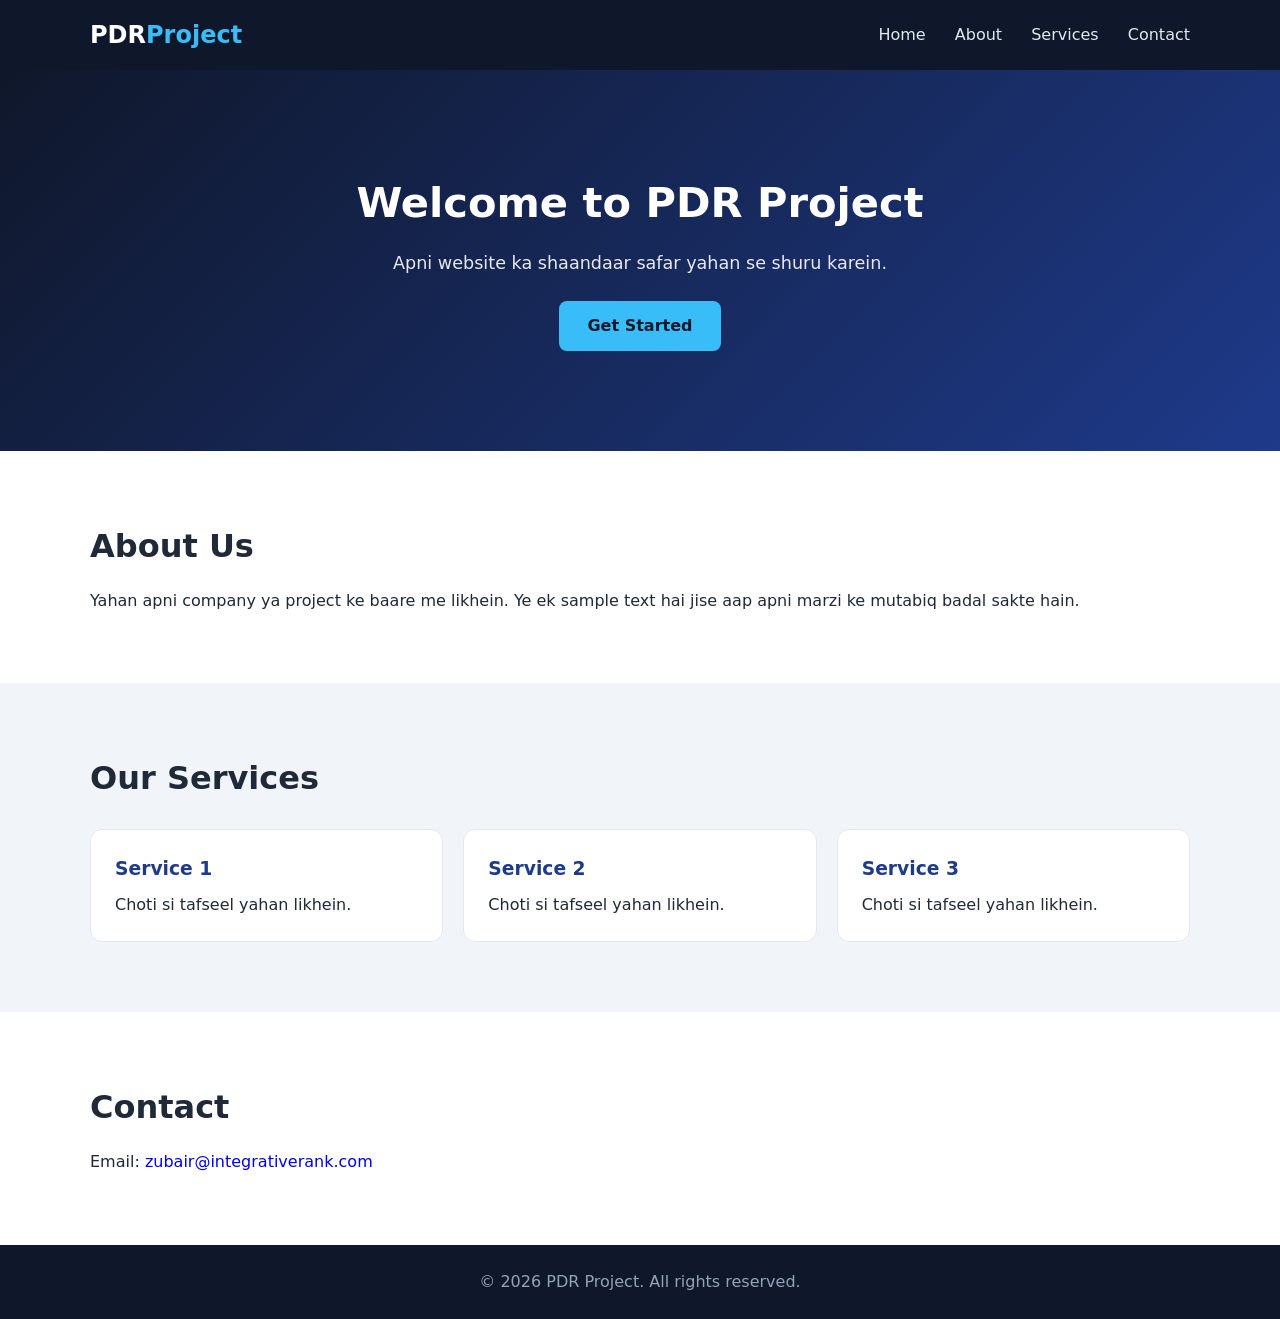
==== index.html @ 1aabf33b "Add starter website (HTML, CSS, JS)" ====
<!DOCTYPE html>
<html lang="en">
<head>
  <meta charset="UTF-8" />
  <meta name="viewport" content="width=device-width, initial-scale=1.0" />
  <title>PDR Project</title>
  <link rel="stylesheet" href="css/style.css" />
</head>
<body>
  <!-- Header / Navigation -->
  <header class="site-header">
    <div class="container nav">
      <a href="#" class="logo">PDR<span>Project</span></a>
      <nav class="menu" id="menu">
        <a href="#home">Home</a>
        <a href="#about">About</a>
        <a href="#services">Services</a>
        <a href="#contact">Contact</a>
      </nav>
      <button class="menu-toggle" id="menuToggle" aria-label="Menu">☰</button>
    </div>
  </header>

  <!-- Hero -->
  <section class="hero" id="home">
    <div class="container">
      <h1>Welcome to PDR Project</h1>
      <p>Apni website ka shaandaar safar yahan se shuru karein.</p>
      <a href="#contact" class="btn">Get Started</a>
    </div>
  </section>

  <!-- About -->
  <section class="section" id="about">
    <div class="container">
      <h2>About Us</h2>
      <p>Yahan apni company ya project ke baare me likhein. Ye ek sample text hai jise aap
         apni marzi ke mutabiq badal sakte hain.</p>
    </div>
  </section>

  <!-- Services -->
  <section class="section alt" id="services">
    <div class="container">
      <h2>Our Services</h2>
      <div class="cards">
        <div class="card"><h3>Service 1</h3><p>Choti si tafseel yahan likhein.</p></div>
        <div class="card"><h3>Service 2</h3><p>Choti si tafseel yahan likhein.</p></div>
        <div class="card"><h3>Service 3</h3><p>Choti si tafseel yahan likhein.</p></div>
      </div>
    </div>
  </section>

  <!-- Contact -->
  <section class="section" id="contact">
    <div class="container">
      <h2>Contact</h2>
      <p>Email: <a href="mailto:zubair@integrativerank.com">zubair@integrativerank.com</a></p>
    </div>
  </section>

  <footer class="site-footer">
    <div class="container">
      <p>&copy; <span id="year"></span> PDR Project. All rights reserved.</p>
    </div>
  </footer>

  <script src="js/main.js"></script>
</body>
</html>
---- css/style.css ----
/* ===== Base ===== */
* { margin: 0; padding: 0; box-sizing: border-box; }
body { font-family: system-ui, "Segoe UI", Arial, sans-serif; color: #1f2937; line-height: 1.6; }
.container { width: 90%; max-width: 1100px; margin: 0 auto; }
a { text-decoration: none; }
img { max-width: 100%; display: block; }

/* ===== Header ===== */
.site-header { background: #0f172a; position: sticky; top: 0; z-index: 10; }
.nav { display: flex; align-items: center; justify-content: space-between; padding: 16px 0; }
.logo { color: #fff; font-size: 1.5rem; font-weight: 700; }
.logo span { color: #38bdf8; }
.menu a { color: #e2e8f0; margin-left: 24px; font-weight: 500; }
.menu a:hover { color: #38bdf8; }
.menu-toggle { display: none; background: none; border: 0; color: #fff; font-size: 1.6rem; cursor: pointer; }

/* ===== Hero ===== */
.hero { background: linear-gradient(135deg, #0f172a, #1e3a8a); color: #fff; text-align: center; padding: 100px 0; }
.hero h1 { font-size: 2.6rem; margin-bottom: 12px; }
.hero p { font-size: 1.1rem; margin-bottom: 24px; opacity: .9; }
.btn { display: inline-block; background: #38bdf8; color: #0f172a; padding: 12px 28px; border-radius: 8px; font-weight: 600; }
.btn:hover { background: #0ea5e9; }

/* ===== Sections ===== */
.section { padding: 70px 0; }
.section.alt { background: #f1f5f9; }
.section h2 { font-size: 2rem; margin-bottom: 16px; }
.cards { display: grid; grid-template-columns: repeat(3, 1fr); gap: 20px; margin-top: 24px; }
.card { background: #fff; border: 1px solid #e2e8f0; border-radius: 12px; padding: 24px; }
.card h3 { margin-bottom: 8px; color: #1e3a8a; }

/* ===== Footer ===== */
.site-footer { background: #0f172a; color: #94a3b8; text-align: center; padding: 24px 0; }

/* ===== Responsive ===== */
@media (max-width: 760px) {
  .menu { display: none; position: absolute; top: 64px; right: 5%; background: #0f172a; flex-direction: column; padding: 12px 20px; border-radius: 10px; }
  .menu.open { display: flex; }
  .menu a { margin: 8px 0; }
  .menu-toggle { display: block; }
  .cards { grid-template-columns: 1fr; }
  .hero h1 { font-size: 2rem; }
}
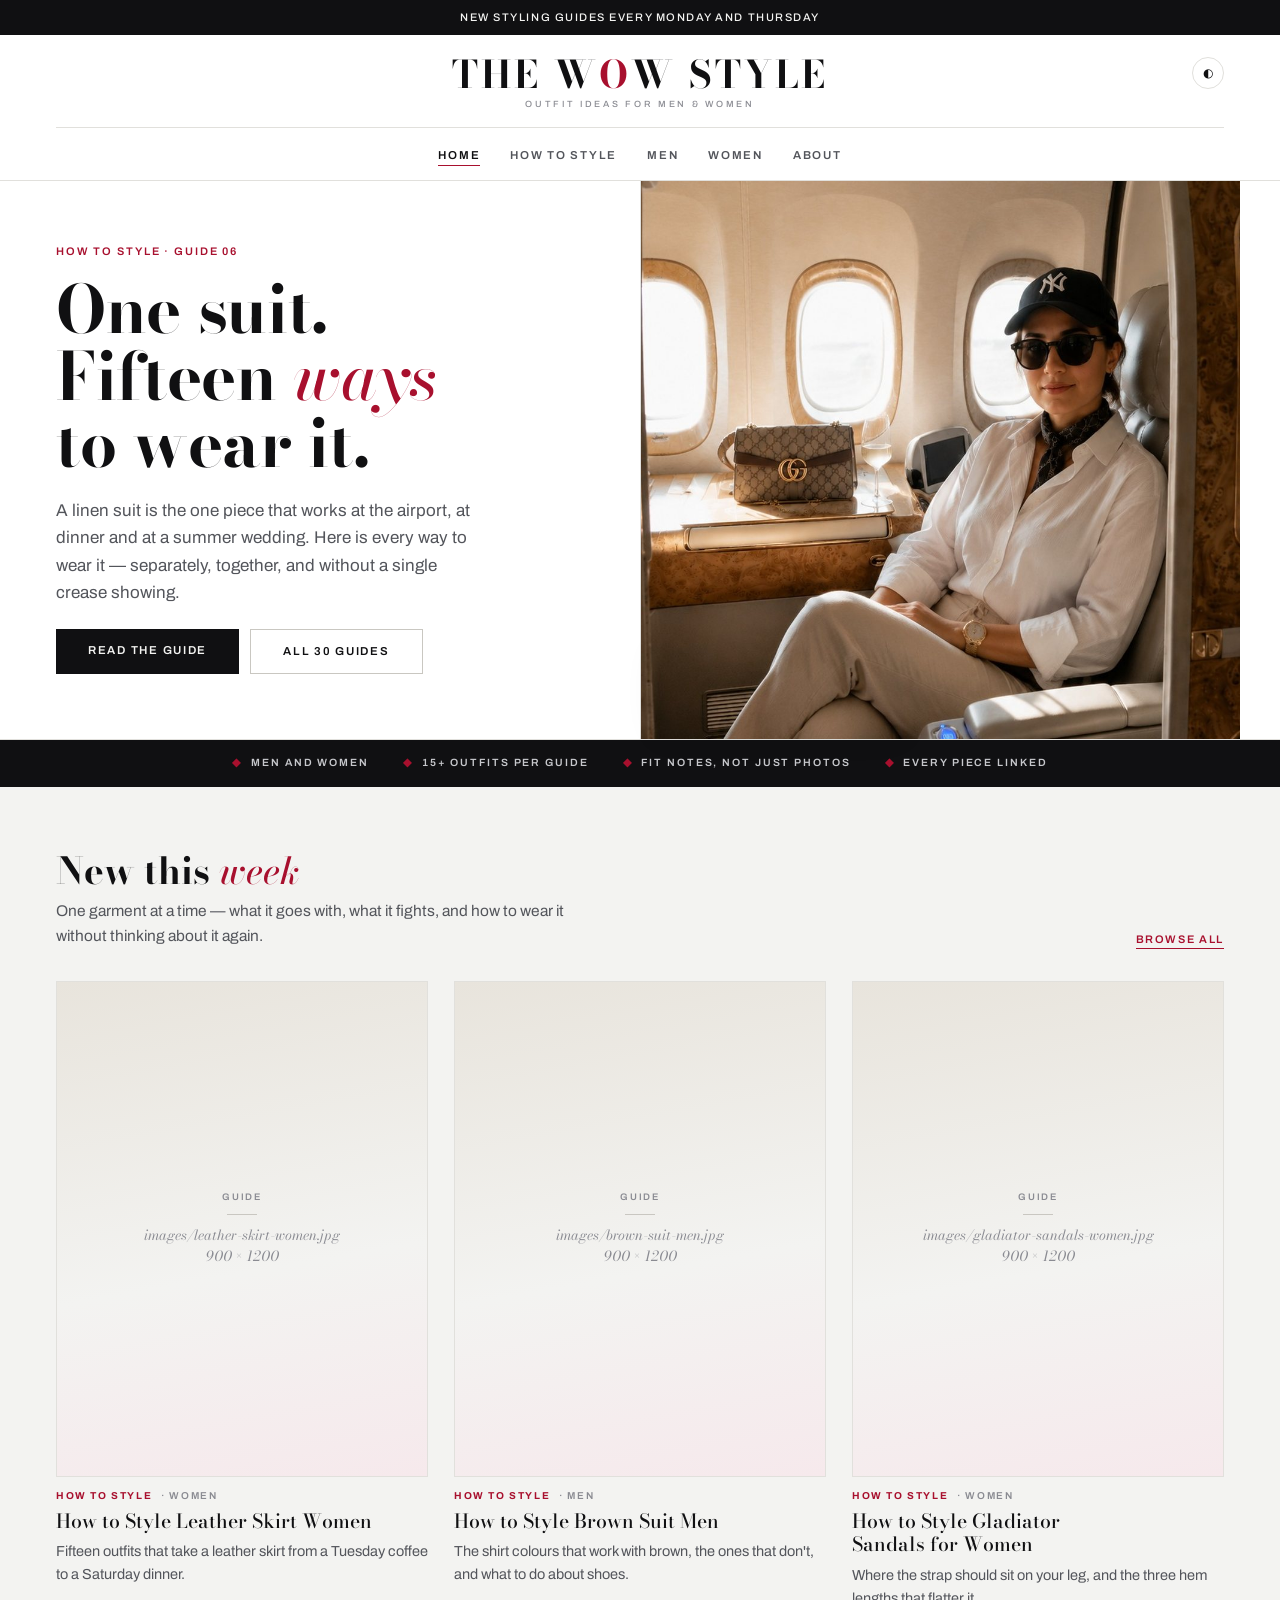
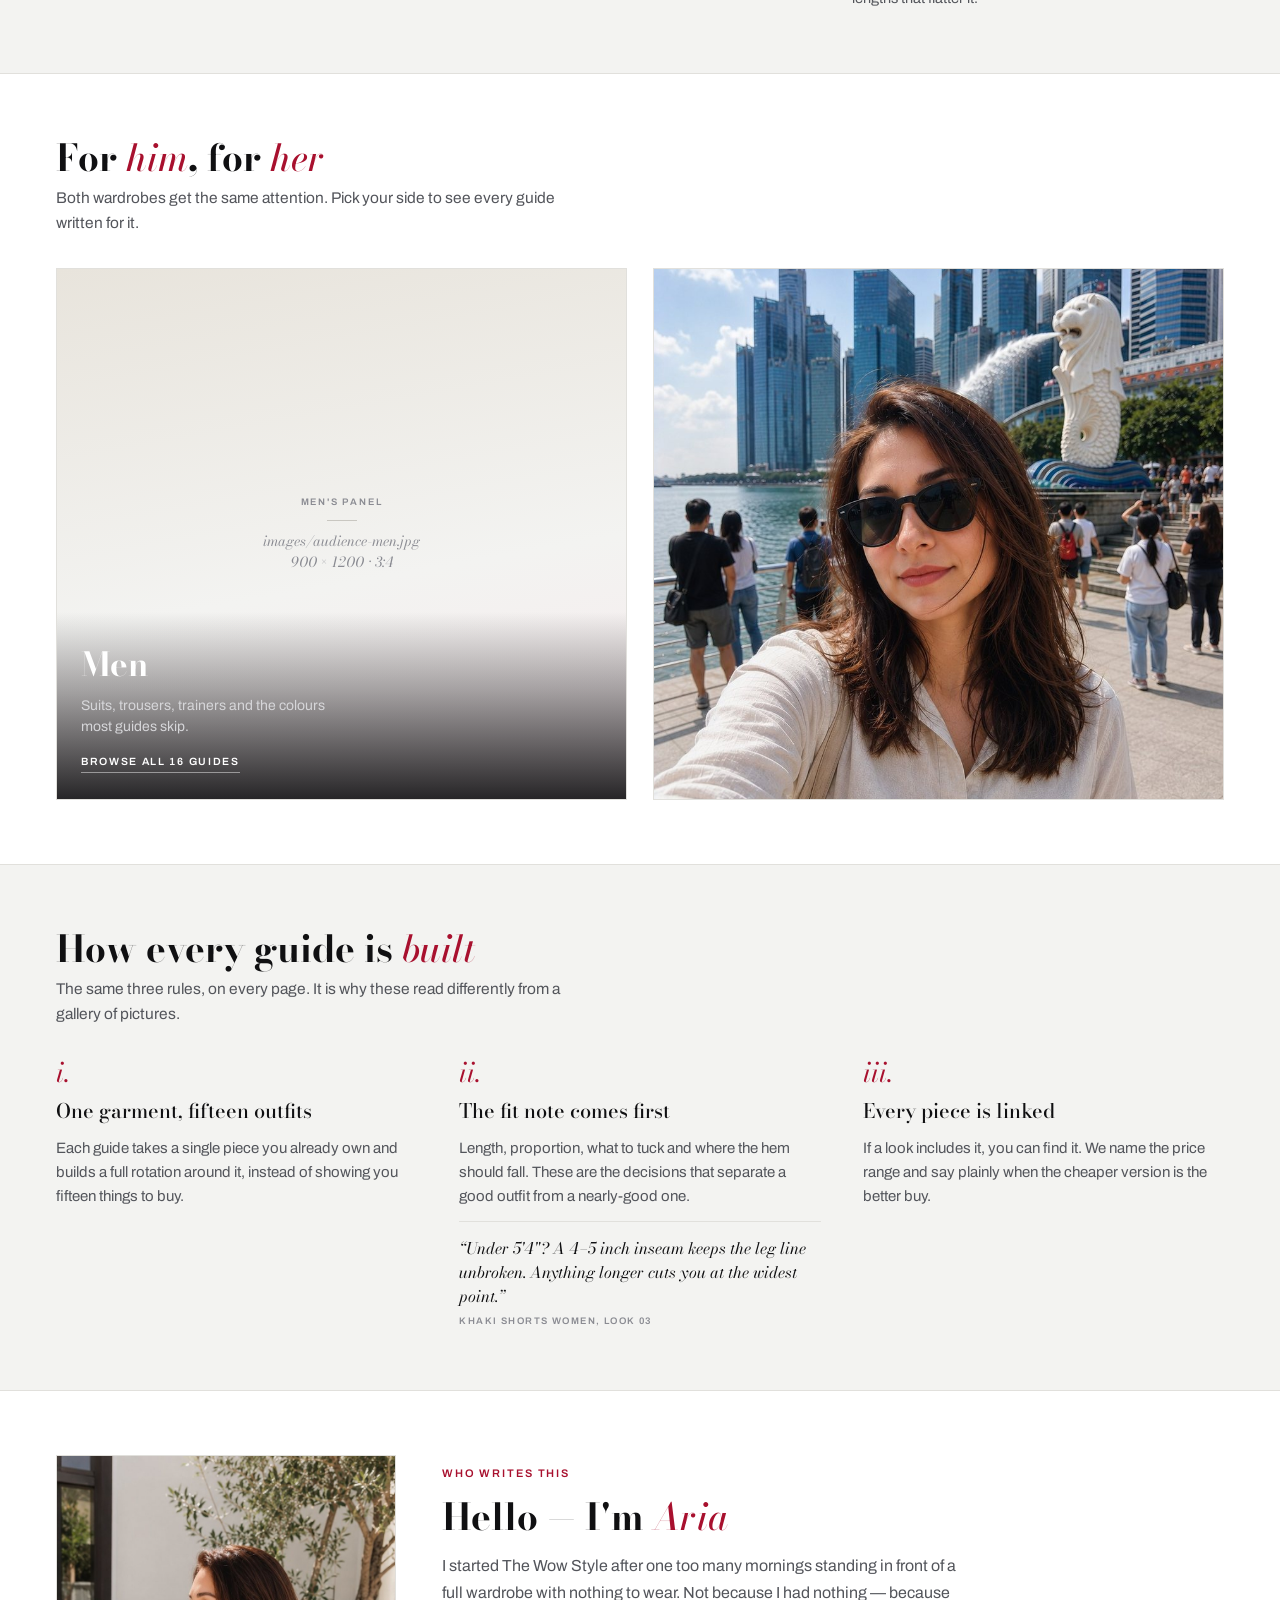
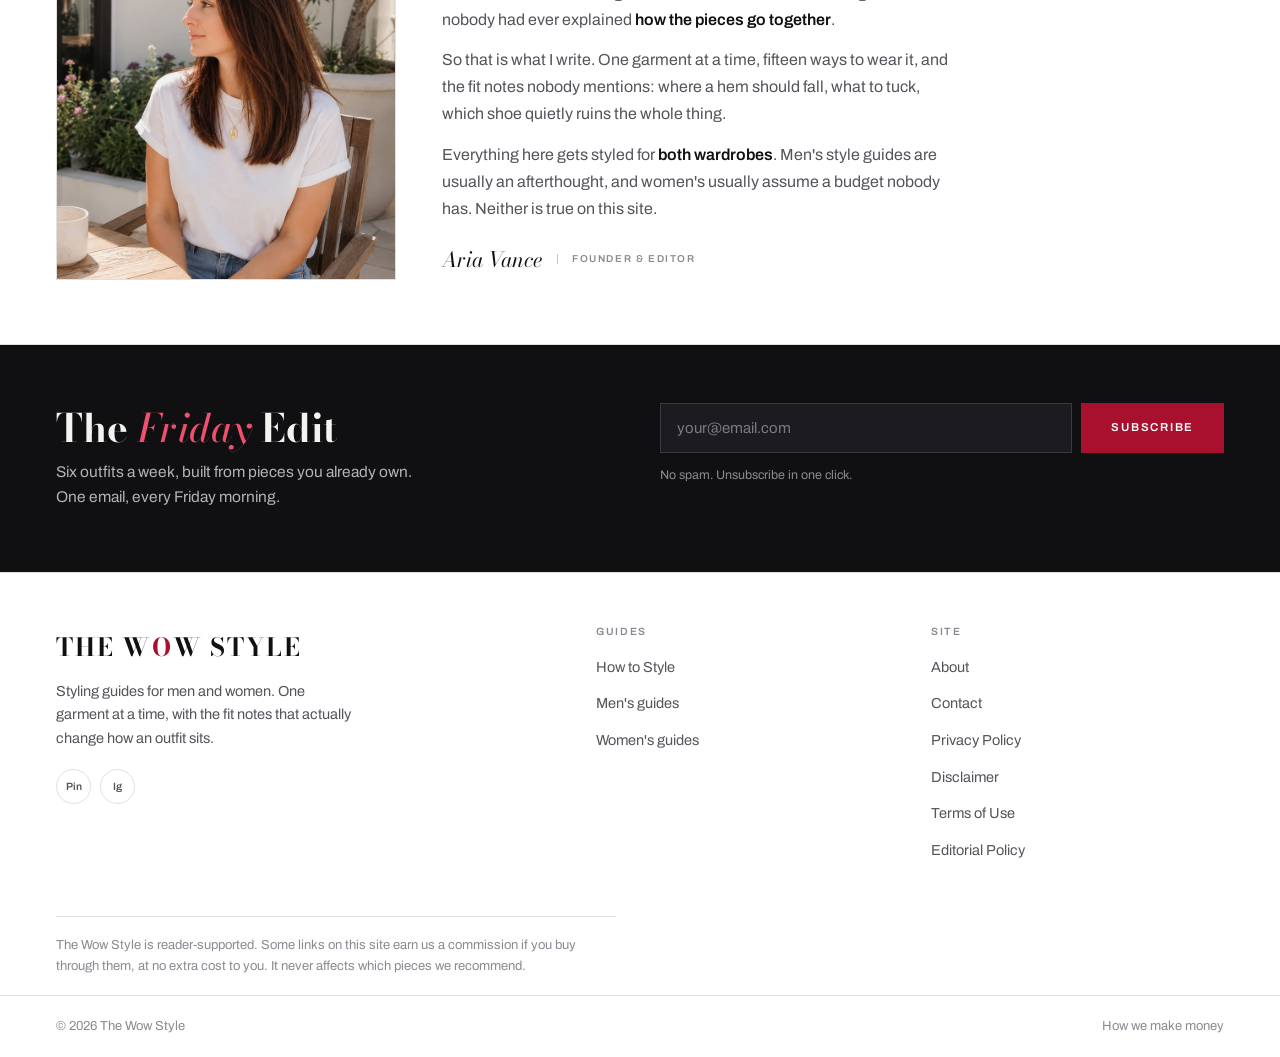
==== commit 641f5dc0: "Add final landing page with model photography and author section Completes the homepage as a standal" ====
--- a/index.html
+++ b/index.html
@@ -1,70 +1,556 @@
-<!DOCTYPE html>
+<!doctype html>
 <html lang="en">
 <head>
-  <meta charset="UTF-8" />
-  <meta name="viewport" content="width=device-width, initial-scale=1.0" />
-  <title>PDR Project</title>
-  <link rel="stylesheet" href="css/style.css" />
+<meta charset="utf-8">
+<meta name="viewport" content="width=device-width, initial-scale=1, viewport-fit=cover">
+
+<!-- ============ SEO ============ -->
+<title>The Wow Style | Outfit Ideas for Men &amp; Women</title>
+<meta name="description" content="Styling guides for men and women. One garment at a time, fifteen outfits each, with the fit notes that change how a look actually sits.">
+<link rel="canonical" href="https://thewowstyle.co.uk/">
+<meta name="robots" content="index,follow,max-image-preview:large">
+<meta name="theme-color" content="#101012">
+
+<meta property="og:type" content="website">
+<meta property="og:site_name" content="The Wow Style">
+<meta property="og:title" content="The Wow Style | Outfit Ideas for Men &amp; Women">
+<meta property="og:description" content="Styling guides for men and women. One garment at a time, fifteen outfits each, with the fit notes that change how a look actually sits.">
+<meta property="og:url" content="https://thewowstyle.co.uk/">
+<meta property="og:image" content="https://thewowstyle.co.uk/images/hero-linen-suit-women.jpg">
+<meta property="og:image:width" content="1000">
+<meta property="og:image:height" content="1500">
+<meta property="og:locale" content="en_GB">
+<meta name="twitter:card" content="summary_large_image">
+
+<link rel="preconnect" href="https://fonts.googleapis.com">
+<link rel="preconnect" href="https://fonts.gstatic.com" crossorigin>
+<link rel="stylesheet" href="https://fonts.googleapis.com/css2?family=Bodoni+Moda:ital,opsz,wght@0,6..96,400;0,6..96,500;0,6..96,700;1,6..96,400;1,6..96,500&family=Archivo:wght@400;500;600;700&display=swap">
+
+<!-- ============ STRUCTURED DATA ============
+     Tells Google what the site is, who writes it, and what the featured guides are.
+     Update sameAs with your real social URLs before launch. -->
+<script type="application/ld+json">
+{
+ "@context":"https://schema.org",
+ "@graph":[
+  {"@type":"WebSite","@id":"https://thewowstyle.co.uk/#website",
+   "url":"https://thewowstyle.co.uk/","name":"The Wow Style",
+   "description":"Styling guides for men and women.",
+   "inLanguage":"en-GB","publisher":{"@id":"https://thewowstyle.co.uk/#org"}},
+  {"@type":"Organization","@id":"https://thewowstyle.co.uk/#org",
+   "name":"The Wow Style","url":"https://thewowstyle.co.uk/",
+   "logo":"https://thewowstyle.co.uk/images/logo.png",
+   "sameAs":["https://pinterest.com/","https://instagram.com/"]},
+  {"@type":"Person","@id":"https://thewowstyle.co.uk/#author",
+   "name":"Aria Vance","url":"https://thewowstyle.co.uk/about/",
+   "image":"https://thewowstyle.co.uk/images/author-portrait.jpg",
+   "jobTitle":"Founder and Editor",
+   "description":"Founder and editor of The Wow Style, writing styling guides for men and women.",
+   "worksFor":{"@id":"https://thewowstyle.co.uk/#org"}},
+  {"@type":"CollectionPage","@id":"https://thewowstyle.co.uk/#webpage",
+   "url":"https://thewowstyle.co.uk/","name":"The Wow Style | Outfit Ideas for Men & Women",
+   "isPartOf":{"@id":"https://thewowstyle.co.uk/#website"},
+   "about":{"@id":"https://thewowstyle.co.uk/#org"},
+   "primaryImageOfPage":"https://thewowstyle.co.uk/images/hero-linen-suit-women.jpg"},
+  {"@type":"ItemList","name":"Featured styling guides","itemListOrder":"Unordered",
+   "itemListElement":[
+    {"@type":"ListItem","position":1,"url":"https://thewowstyle.co.uk/how-to-style/linen-suit-women/","name":"How to Style Linen Suit Women"},
+    {"@type":"ListItem","position":2,"url":"https://thewowstyle.co.uk/how-to-style/leather-skirt-women/","name":"How to Style Leather Skirt Women"},
+    {"@type":"ListItem","position":3,"url":"https://thewowstyle.co.uk/how-to-style/brown-suit-men/","name":"How to Style Brown Suit Men"}]}
+ ]}
+</script>
+
+<!--
+  THE WOW STYLE — HOMEPAGE (developer handoff)
+
+  LAUNCH STATE
+  Only the "How to Style" section exists: 30 guides, 16 men / 13 women / 1 unisex.
+  The other six sections are deliberately absent from the header, footer and every link.
+
+  DEVELOPER NOTES
+  1. Theme: light and dark both supported. The toggle writes to localStorage so a
+     visitor's choice sticks; with no choice stored the page follows their OS setting.
+  2. Images: real photographs are in /images/. Slots without a file yet fall back to a
+     designed placeholder naming the path and size (onerror="this.remove()").
+     Every <img> carries width/height to prevent layout shift.
+  3. Tag pages /tag/mens-style/ and /tag/womens-style/ need
+     <meta name="robots" content="noindex,follow"> until each holds 25+ guides.
+  4. The newsletter form is inert. Wire the POST to your email provider.
+  5. Replace "Aria Vance" in the JSON-LD and the author section with the real byline.
+-->
+
+<style>
+/* ============================================================
+   TOKENS — bone paper, oat band, true ink, deep crimson accent
+   Display: Bodoni Moda   Body/UI: Archivo
+   ============================================================ */
+:root{
+  --paper:#F3F3F1; --surface:#FFFFFF; --oat:#E8E4DC;
+  --ink:#101012; --ink-soft:#53555B; --ink-faint:#8A8B92;
+  --rule:#E1E0DC; --rule-strong:#C9C7C1;
+  --accent:#A8102E; --accent-ink:#FFFFFF; --accent-wash:#F6E9EC;
+  --display:"Bodoni Moda",Georgia,"Times New Roman",serif;
+  --body:"Archivo",-apple-system,BlinkMacSystemFont,"Segoe UI",Roboto,Helvetica,sans-serif;
+  --maxw:1200px; --gl:max(16px,env(safe-area-inset-left,0px)); --gr:max(16px,env(safe-area-inset-right,0px));
+  color-scheme:light;
+}
+@media (prefers-color-scheme:dark){:root:not([data-theme="light"]){
+  --paper:#0F0F11; --surface:#17171A; --oat:#1E1D1B;
+  --ink:#F0EFEC; --ink-soft:#A1A2A8; --ink-faint:#73747B;
+  --rule:#2A2A2F; --rule-strong:#3C3C42;
+  --accent:#F0506E; --accent-ink:#17060B; --accent-wash:#2A1218; color-scheme:dark}}
+:root[data-theme="dark"]{
+  --paper:#0F0F11; --surface:#17171A; --oat:#1E1D1B;
+  --ink:#F0EFEC; --ink-soft:#A1A2A8; --ink-faint:#73747B;
+  --rule:#2A2A2F; --rule-strong:#3C3C42;
+  --accent:#F0506E; --accent-ink:#17060B; --accent-wash:#2A1218; color-scheme:dark}
+
+*{box-sizing:border-box}
+html,body{margin:0;padding:0}
+body{background:var(--paper);color:var(--ink);font-family:var(--body);font-size:16px;line-height:1.6;-webkit-font-smoothing:antialiased}
+img{max-width:100%;display:block;height:auto}
+a{color:inherit}
+h1,h2,h3,h4{margin:0;text-wrap:balance}
+p{margin:0}
+.wrap{max-width:var(--maxw);margin:0 auto;padding-left:var(--gl);padding-right:var(--gr)}
+.kicker{font:600 11px/1 var(--body);letter-spacing:.17em;text-transform:uppercase;color:var(--accent)}
+:focus-visible{outline:2px solid var(--accent);outline-offset:3px}
+@media (prefers-reduced-motion:reduce){*{animation:none!important;transition:none!important}}
+.sr{position:absolute;width:1px;height:1px;overflow:hidden;clip:rect(0 0 0 0);white-space:nowrap}
+.skip{position:absolute;left:-9999px;top:0;background:var(--ink);color:var(--paper);padding:11px 16px;z-index:100;font:600 12px var(--body)}
+.skip:focus{left:8px;top:8px}
+
+/* ---------- IMAGE SLOTS ---------- */
+.shot{position:relative;overflow:hidden;background:
+  linear-gradient(170deg,var(--oat) 0%,var(--paper) 58%,var(--accent-wash) 100%);border:1px solid var(--rule)}
+.shot img{width:100%;height:100%;object-fit:cover;position:absolute;inset:0;z-index:1}
+.shot .slot{position:absolute;inset:0;display:grid;place-content:center;gap:7px;text-align:center;padding:16px}
+.shot .slot b{font:600 9.5px/1.5 var(--body);letter-spacing:.19em;text-transform:uppercase;color:var(--ink-faint)}
+.shot .slot span{font-family:var(--display);font-style:italic;font-size:14px;color:var(--ink-faint);line-height:1.5}
+.shot .slot hr{width:30px;height:1px;background:var(--rule-strong);border:0;margin:3px auto}
+.r23{aspect-ratio:2/3}.r34{aspect-ratio:3/4}.r45{aspect-ratio:4/5}
+
+/* ---------- HEADER ---------- */
+.announce{background:var(--ink);color:var(--paper)}
+.announce .wrap{padding-block:10px;text-align:center;font:500 11px/1.4 var(--body);letter-spacing:.14em;text-transform:uppercase}
+header.site{position:sticky;top:0;z-index:50;background:var(--surface);border-bottom:1px solid var(--rule)}
+header.site .wrap{position:relative}
+.masthead{display:flex;flex-direction:column;align-items:center;gap:14px;padding-block:20px 0}
+.brand{font-family:var(--display);font-weight:700;font-size:clamp(24px,5.4vw,38px);letter-spacing:.08em;
+  text-transform:uppercase;text-decoration:none;line-height:1}
+.brand i{font-style:normal;color:var(--accent)}
+.brand .tagline{display:block;font:500 9px/1 var(--body);letter-spacing:.3em;text-transform:uppercase;
+  color:var(--ink-faint);text-align:center;margin-top:7px}
+nav.primary{width:100%;border-top:1px solid var(--rule);margin-top:4px}
+nav.primary ul{list-style:none;margin:0;padding:0;display:flex;gap:30px;justify-content:center;flex-wrap:wrap;padding-block:13px}
+nav.primary a{font:600 11.5px/1 var(--body);letter-spacing:.15em;text-transform:uppercase;text-decoration:none;
+  color:var(--ink-soft);padding-bottom:4px;border-bottom:1px solid transparent}
+nav.primary a:hover,nav.primary a[aria-current]{color:var(--ink);border-color:var(--accent)}
+.themeBtn{position:absolute;right:var(--gr);top:22px;background:none;border:1px solid var(--rule);color:var(--ink);
+  width:32px;height:32px;border-radius:999px;cursor:pointer;font-size:12px;line-height:1}
+.themeBtn:hover{border-color:var(--ink)}
+@media(max-width:620px){nav.primary ul{gap:20px;padding-block:11px}.themeBtn{top:14px;width:29px;height:29px}}
+
+/* ---------- HERO ---------- */
+.hero{background:var(--surface);border-bottom:1px solid var(--rule)}
+.hero .wrap{display:grid;grid-template-columns:1fr 1fr;align-items:stretch;min-height:clamp(430px,62vh,610px)}
+.hero-copy{display:flex;flex-direction:column;justify-content:center;gap:19px;padding-block:52px;padding-right:48px}
+.hero-copy h1{font-family:var(--display);font-weight:700;font-size:clamp(34px,6.1vw,66px);line-height:1.02;letter-spacing:-.005em}
+.hero-copy h1 em{font-style:italic;font-weight:500;color:var(--accent)}
+.hero-copy p{color:var(--ink-soft);font-size:17px;max-width:42ch;line-height:1.62}
+.hero-shot{position:relative;margin-right:calc(-1 * var(--gr))}
+.hero-shot .shot{height:100%;border:0;border-left:1px solid var(--rule)}
+.pricetag{position:absolute;left:20px;bottom:20px;background:var(--surface);border:1px solid var(--rule);
+  padding:12px 16px;max-width:240px;box-shadow:0 12px 34px rgba(0,0,0,.10)}
+.pricetag b{display:block;font:600 9px/1 var(--body);letter-spacing:.19em;text-transform:uppercase;color:var(--accent);margin-bottom:6px}
+.pricetag span{font-family:var(--display);font-size:14.5px;line-height:1.3;display:block;color:var(--ink)}
+@media(max-width:860px){
+  .hero .wrap{grid-template-columns:1fr;min-height:0}
+  .hero-copy{padding-right:0;padding-block:34px 30px;order:2}
+  .hero-shot{order:1;margin-right:calc(-1 * var(--gr));margin-left:calc(-1 * var(--gl))}
+  .hero-shot .shot{border-left:0;border-bottom:1px solid var(--rule);aspect-ratio:4/3}
+  .pricetag{left:var(--gl);bottom:16px}
+}
+
+.btn{display:inline-block;background:var(--ink);color:var(--paper);border:0;font:600 11.5px/1 var(--body);
+  letter-spacing:.15em;text-transform:uppercase;padding:16px 32px;text-decoration:none;cursor:pointer}
+.btn:hover{background:var(--accent);color:var(--accent-ink)}
+.btn.outline{background:none;color:var(--ink);border:1px solid var(--rule-strong)}
+.btn.outline:hover{background:var(--ink);color:var(--paper);border-color:var(--ink)}
+.btnrow{display:flex;gap:11px;flex-wrap:wrap;margin-top:3px}
+
+/* ---------- PROOF ---------- */
+.proof{background:var(--ink);color:var(--paper)}
+.proof .wrap{padding-block:15px;display:flex;gap:34px;justify-content:center;flex-wrap:wrap;
+  font:600 10.5px/1.6 var(--body);letter-spacing:.18em;text-transform:uppercase;color:#C7C8CC;text-align:center}
+.proof s{text-decoration:none;color:var(--accent);margin-right:9px}
+
+/* ---------- SECTIONS ---------- */
+section.band{padding-block:64px}
+section.band.tint{background:var(--surface);border-block:1px solid var(--rule)}
+.sechead{margin-bottom:32px;display:flex;align-items:flex-end;justify-content:space-between;gap:18px;flex-wrap:wrap}
+.sechead h2{font-family:var(--display);font-weight:700;font-size:clamp(25px,3.9vw,37px);line-height:1.06}
+.sechead h2 em{font-style:italic;font-weight:500;color:var(--accent)}
+.sechead .lede{margin-top:9px;color:var(--ink-soft);font-size:15.5px;max-width:58ch;line-height:1.6}
+.sechead .more{font:600 11px/1 var(--body);letter-spacing:.15em;text-transform:uppercase;color:var(--accent);
+  text-decoration:none;border-bottom:1px solid currentColor;padding-bottom:3px;white-space:nowrap}
+
+.cards{display:grid;gap:34px 26px;grid-template-columns:repeat(3,1fr)}
+@media(max-width:860px){.cards{grid-template-columns:repeat(2,1fr)}}
+@media(max-width:520px){.cards{grid-template-columns:1fr}}
+.card{text-decoration:none;display:block;min-width:0}
+.card .shot{margin-bottom:14px}
+.card .cat{font:600 10px/1 var(--body);letter-spacing:.16em;text-transform:uppercase;color:var(--ink-faint);
+  display:flex;gap:9px;align-items:center;margin-bottom:9px}
+.card .cat b{color:var(--accent);font-weight:700}
+.card h3{font-family:var(--display);font-weight:500;font-size:19.5px;line-height:1.22}
+.card p{margin-top:7px;font-size:14.5px;color:var(--ink-soft);line-height:1.55}
+.card:hover h3{color:var(--accent)}
+
+/* ---------- AUDIENCE ---------- */
+.audience{display:grid;grid-template-columns:1fr 1fr;gap:26px}
+@media(max-width:720px){.audience{grid-template-columns:1fr}}
+.pane{position:relative;text-decoration:none;display:block;overflow:hidden;border:1px solid var(--rule)}
+.pane .shot{border:0;width:100%;height:clamp(380px,46vw,530px);aspect-ratio:auto}
+.pane .cap{position:absolute;left:0;right:0;bottom:0;padding:26px 24px;
+  background:linear-gradient(to top,rgba(10,10,12,.88),rgba(10,10,12,.34) 58%,transparent);color:#fff}
+.pane .cap h3{font-family:var(--display);font-weight:700;font-size:clamp(24px,3.6vw,33px);margin-bottom:5px}
+.pane .cap p{font-size:14px;color:#D6D6D9;max-width:34ch;line-height:1.5;margin-bottom:10px}
+.pane .cap .n{font:600 10.5px/1 var(--body);letter-spacing:.16em;text-transform:uppercase;color:#fff;
+  border-bottom:1px solid rgba(255,255,255,.45);padding-bottom:4px;display:inline-block}
+.pane:hover .cap .n{border-color:#fff}
+
+/* ---------- METHOD ---------- */
+.method{display:grid;grid-template-columns:repeat(3,1fr);gap:42px}
+@media(max-width:820px){.method{grid-template-columns:1fr;gap:28px}}
+.method .step{display:flex;flex-direction:column;gap:9px}
+.method .num{font-family:var(--display);font-style:italic;font-size:27px;color:var(--accent);line-height:1}
+.method h3{font-family:var(--display);font-weight:500;font-size:20px}
+.method p{color:var(--ink-soft);font-size:15px;line-height:1.6}
+.pull{margin:4px 0 0;padding:14px 0 0;border-top:1px solid var(--rule);font-family:var(--display);
+  font-style:italic;font-size:16px;line-height:1.5;color:var(--ink)}
+.pull cite{display:block;margin-top:9px;font:600 9.5px/1 var(--body);letter-spacing:.15em;
+  text-transform:uppercase;color:var(--ink-faint);font-style:normal}
+
+/* ---------- AUTHOR ---------- */
+.author{display:grid;grid-template-columns:340px minmax(0,1fr);gap:46px;align-items:center}
+@media(max-width:800px){.author{grid-template-columns:1fr;gap:26px}}
+.author .shot{max-width:340px}
+.author h2{font-family:var(--display);font-weight:700;font-size:clamp(25px,3.9vw,37px);line-height:1.08;margin-bottom:16px}
+.author h2 em{font-style:italic;font-weight:500;color:var(--accent)}
+.author .bio{display:flex;flex-direction:column;gap:14px;color:var(--ink-soft);font-size:16px;line-height:1.68;max-width:58ch}
+.author .bio strong{color:var(--ink);font-weight:600}
+.author .sign{margin-top:20px;display:flex;gap:14px;align-items:center;flex-wrap:wrap}
+.author .sign .name{font-family:var(--display);font-style:italic;font-size:21px;color:var(--ink)}
+.author .sign .role{font:600 10px/1 var(--body);letter-spacing:.16em;text-transform:uppercase;color:var(--ink-faint);
+  border-left:1px solid var(--rule-strong);padding-left:14px}
+
+/* ---------- NEWSLETTER ---------- */
+.signup{background:var(--ink);color:var(--paper)}
+.signup .wrap{padding-block:58px;display:grid;grid-template-columns:1fr 1fr;gap:40px;align-items:center}
+@media(max-width:800px){.signup .wrap{grid-template-columns:1fr;gap:24px}}
+.signup h2{font-family:var(--display);font-weight:700;font-size:clamp(26px,4.3vw,39px);line-height:1.06;margin-bottom:11px}
+.signup h2 em{font-style:italic;font-weight:500;color:#F0506E}
+.signup p{color:#B2B3B8;font-size:15.5px;max-width:42ch;line-height:1.6}
+.signup form{display:flex;gap:9px;flex-wrap:wrap}
+.signup input{flex:1 1 210px;min-width:0;padding:16px;border:1px solid #393940;background:#1B1B20;color:#F0EFEC;font-family:var(--body);font-size:15px}
+.signup input::placeholder{color:#7A7B83}
+.signup button{background:var(--accent);color:#fff;border:0;padding:16px 30px;font:600 11.5px/1 var(--body);letter-spacing:.15em;text-transform:uppercase;cursor:pointer}
+.signup button:hover{background:#C4153A}
+.signup .fineprint{margin-top:12px;font-size:12.5px;color:#8A8B93}
+.signup .msg{margin-top:10px;font-size:13.5px;color:#B2B3B8;min-height:19px}
+
+/* ---------- FOOTER ---------- */
+footer.site{background:var(--surface);border-top:1px solid var(--rule)}
+.fgrid{display:grid;grid-template-columns:1.7fr 1fr 1fr;gap:42px;padding-block:54px}
+@media(max-width:760px){.fgrid{grid-template-columns:1fr 1fr;gap:30px}}
+@media(max-width:460px){.fgrid{grid-template-columns:1fr}}
+.fgrid h4{font:600 10.5px/1 var(--body);letter-spacing:.16em;text-transform:uppercase;color:var(--ink-faint);margin-bottom:16px}
+.fgrid ul{list-style:none;margin:0;padding:0;display:flex;flex-direction:column;gap:11px}
+.fgrid a{text-decoration:none;font-size:14.5px;color:var(--ink-soft)}
+.fgrid a:hover{color:var(--accent)}
+.fbrand{font-family:var(--display);font-weight:700;font-size:25px;letter-spacing:.07em;text-transform:uppercase;margin-bottom:13px}
+.fbrand i{font-style:normal;color:var(--accent)}
+.fabout{font-size:14.5px;color:var(--ink-soft);max-width:38ch;line-height:1.6;margin-bottom:19px}
+.social{display:flex;gap:9px}
+.social a{width:35px;height:35px;border:1px solid var(--rule);border-radius:999px;display:grid;place-items:center;font:600 10.5px var(--body)}
+.social a:hover{border-color:var(--accent);color:var(--accent)}
+.fdisclose{border-top:1px solid var(--rule);padding-block:18px;font-size:13px;color:var(--ink-faint);line-height:1.6;max-width:80ch}
+.fbottom{border-top:1px solid var(--rule)}
+.fbottom .wrap{padding-block:20px;display:flex;justify-content:space-between;gap:14px;flex-wrap:wrap;font-size:13px;color:var(--ink-faint)}
+.fbottom a{text-decoration:none}
+.fbottom a:hover{color:var(--accent)}
+</style>
 </head>
+
 <body>
-  <!-- Header / Navigation -->
-  <header class="site-header">
-    <div class="container nav">
-      <a href="#" class="logo">PDR<span>Project</span></a>
-      <nav class="menu" id="menu">
-        <a href="#home">Home</a>
-        <a href="#about">About</a>
-        <a href="#services">Services</a>
-        <a href="#contact">Contact</a>
+<a class="skip" href="#main">Skip to content</a>
+
+<div class="announce"><div class="wrap">New styling guides every Monday and Thursday</div></div>
+
+<header class="site">
+  <div class="wrap">
+    <button class="themeBtn" id="themeBtn" aria-label="Switch between light and dark mode">◐</button>
+    <div class="masthead">
+      <a class="brand" href="/">The W<i>o</i>w Style
+        <span class="tagline">Outfit ideas for men &amp; women</span>
+      </a>
+      <nav class="primary" aria-label="Main">
+        <ul>
+          <li><a href="/" aria-current="page">Home</a></li>
+          <li><a href="/how-to-style/">How to Style</a></li>
+          <li><a href="/tag/mens-style/">Men</a></li>
+          <li><a href="/tag/womens-style/">Women</a></li>
+          <li><a href="/about/">About</a></li>
+        </ul>
       </nav>
-      <button class="menu-toggle" id="menuToggle" aria-label="Menu">☰</button>
-    </div>
-  </header>
-
-  <!-- Hero -->
-  <section class="hero" id="home">
-    <div class="container">
-      <h1>Welcome to PDR Project</h1>
-      <p>Apni website ka shaandaar safar yahan se shuru karein.</p>
-      <a href="#contact" class="btn">Get Started</a>
+    </div>
+  </div>
+</header>
+
+<main id="main">
+
+  <!-- ===== HERO ===== -->
+  <section class="hero" aria-labelledby="hero-h">
+    <div class="wrap">
+      <div class="hero-copy">
+        <span class="kicker">How to Style · Guide 06</span>
+        <h1 id="hero-h">One suit.<br>Fifteen <em>ways</em><br>to wear it.</h1>
+        <p>A linen suit is the one piece that works at the airport, at dinner and at a summer wedding. Here is every way to wear it — separately, together, and without a single crease showing.</p>
+        <div class="btnrow">
+          <a class="btn" href="/how-to-style/linen-suit-women/">Read the guide</a>
+          <a class="btn outline" href="/how-to-style/">All 30 guides</a>
+        </div>
+      </div>
+      <div class="hero-shot">
+        <div class="shot">
+          <img src="images/hero-linen-suit-women.jpg" width="1000" height="1500" fetchpriority="high"
+               alt="Linen suit styled with a white shirt, cream trousers and white leather trainers"
+               onerror="this.remove()">
+          <div class="slot"><b>Hero shot</b><hr><span>images/hero-linen-suit-women.jpg<br>1000 × 1500 · 2:3</span></div>
+        </div>
+        <div class="pricetag">
+          <b>In this look</b>
+          <span>White linen shirt · cream trouser · white leather trainer</span>
+        </div>
+      </div>
     </div>
   </section>
 
-  <!-- About -->
-  <section class="section" id="about">
-    <div class="container">
-      <h2>About Us</h2>
-      <p>Yahan apni company ya project ke baare me likhein. Ye ek sample text hai jise aap
-         apni marzi ke mutabiq badal sakte hain.</p>
+  <div class="proof">
+    <div class="wrap">
+      <span><s>◆</s>Men and women</span>
+      <span><s>◆</s>15+ outfits per guide</span>
+      <span><s>◆</s>Fit notes, not just photos</span>
+      <span><s>◆</s>Every piece linked</span>
+    </div>
+  </div>
+
+  <!-- ===== NEW THIS WEEK ===== -->
+  <section class="band" aria-labelledby="new-h">
+    <div class="wrap">
+      <div class="sechead">
+        <div>
+          <h2 id="new-h">New this <em>week</em></h2>
+          <p class="lede">One garment at a time — what it goes with, what it fights, and how to wear it without thinking about it again.</p>
+        </div>
+        <a class="more" href="/how-to-style/">Browse all</a>
+      </div>
+      <div class="cards">
+        <article><a class="card" href="/how-to-style/leather-skirt-women/">
+          <div class="shot r34"><img src="images/leather-skirt-women.jpg" width="900" height="1200" loading="lazy" alt="Leather skirt styled for women" onerror="this.remove()"><div class="slot"><b>Guide</b><hr><span>images/leather-skirt-women.jpg<br>900 × 1200</span></div></div>
+          <div class="cat"><b>How to Style</b> · Women</div>
+          <h3>How to Style Leather Skirt Women</h3>
+          <p>Fifteen outfits that take a leather skirt from a Tuesday coffee to a Saturday dinner.</p>
+        </a></article>
+        <article><a class="card" href="/how-to-style/brown-suit-men/">
+          <div class="shot r34"><img src="images/brown-suit-men.jpg" width="900" height="1200" loading="lazy" alt="Brown suit styled for men" onerror="this.remove()"><div class="slot"><b>Guide</b><hr><span>images/brown-suit-men.jpg<br>900 × 1200</span></div></div>
+          <div class="cat"><b>How to Style</b> · Men</div>
+          <h3>How to Style Brown Suit Men</h3>
+          <p>The shirt colours that work with brown, the ones that don't, and what to do about shoes.</p>
+        </a></article>
+        <article><a class="card" href="/how-to-style/gladiator-sandals-for-women/">
+          <div class="shot r34"><img src="images/gladiator-sandals-women.jpg" width="900" height="1200" loading="lazy" alt="Gladiator sandals styled for women" onerror="this.remove()"><div class="slot"><b>Guide</b><hr><span>images/gladiator-sandals-women.jpg<br>900 × 1200</span></div></div>
+          <div class="cat"><b>How to Style</b> · Women</div>
+          <h3>How to Style Gladiator Sandals for Women</h3>
+          <p>Where the strap should sit on your leg, and the three hem lengths that flatter it.</p>
+        </a></article>
+      </div>
     </div>
   </section>
 
-  <!-- Services -->
-  <section class="section alt" id="services">
-    <div class="container">
-      <h2>Our Services</h2>
-      <div class="cards">
-        <div class="card"><h3>Service 1</h3><p>Choti si tafseel yahan likhein.</p></div>
-        <div class="card"><h3>Service 2</h3><p>Choti si tafseel yahan likhein.</p></div>
-        <div class="card"><h3>Service 3</h3><p>Choti si tafseel yahan likhein.</p></div>
+  <!-- ===== AUDIENCE ===== -->
+  <section class="band tint" aria-labelledby="aud-h">
+    <div class="wrap">
+      <div class="sechead">
+        <div>
+          <h2 id="aud-h">For <em>him</em>, for <em>her</em></h2>
+          <p class="lede">Both wardrobes get the same attention. Pick your side to see every guide written for it.</p>
+        </div>
+      </div>
+      <div class="audience">
+        <a class="pane" href="/tag/mens-style/">
+          <div class="shot">
+            <img src="images/audience-men.jpg" width="900" height="1200" loading="lazy" alt="Men's styling guides" onerror="this.remove()">
+            <div class="slot"><b>Men's panel</b><hr><span>images/audience-men.jpg<br>900 × 1200 · 3:4</span></div>
+          </div>
+          <div class="cap">
+            <h3>Men</h3>
+            <p>Suits, trousers, trainers and the colours most guides skip.</p>
+            <span class="n">Browse all 16 guides</span>
+          </div>
+        </a>
+        <a class="pane" href="/tag/womens-style/">
+          <div class="shot">
+            <img src="images/audience-women.jpg" width="900" height="1200" loading="lazy" alt="Women's styling guides" onerror="this.remove()">
+            <div class="slot"><b>Women's panel</b><hr><span>images/audience-women.jpg<br>900 × 1200 · 3:4</span></div>
+          </div>
+          <div class="cap">
+            <h3>Women</h3>
+            <p>Skirts, shorts, suits and shoes — with the fit notes that matter.</p>
+            <span class="n">Browse all 13 guides</span>
+          </div>
+        </a>
       </div>
     </div>
   </section>
 
-  <!-- Contact -->
-  <section class="section" id="contact">
-    <div class="container">
-      <h2>Contact</h2>
-      <p>Email: <a href="mailto:zubair@integrativerank.com">zubair@integrativerank.com</a></p>
+  <!-- ===== METHOD ===== -->
+  <section class="band" aria-labelledby="method-h">
+    <div class="wrap">
+      <div class="sechead">
+        <div>
+          <h2 id="method-h">How every guide is <em>built</em></h2>
+          <p class="lede">The same three rules, on every page. It is why these read differently from a gallery of pictures.</p>
+        </div>
+      </div>
+      <div class="method">
+        <div class="step">
+          <span class="num">i.</span>
+          <h3>One garment, fifteen outfits</h3>
+          <p>Each guide takes a single piece you already own and builds a full rotation around it, instead of showing you fifteen things to buy.</p>
+        </div>
+        <div class="step">
+          <span class="num">ii.</span>
+          <h3>The fit note comes first</h3>
+          <p>Length, proportion, what to tuck and where the hem should fall. These are the decisions that separate a good outfit from a nearly-good one.</p>
+          <blockquote class="pull">“Under 5'4&quot;? A 4–5 inch inseam keeps the leg line unbroken. Anything longer cuts you at the widest point.”<cite>Khaki Shorts Women, look 03</cite></blockquote>
+        </div>
+        <div class="step">
+          <span class="num">iii.</span>
+          <h3>Every piece is linked</h3>
+          <p>If a look includes it, you can find it. We name the price range and say plainly when the cheaper version is the better buy.</p>
+        </div>
+      </div>
     </div>
   </section>
 
-  <footer class="site-footer">
-    <div class="container">
-      <p>&copy; <span id="year"></span> PDR Project. All rights reserved.</p>
-    </div>
-  </footer>
-
-  <script src="js/main.js"></script>
+  <!-- ===== AUTHOR ===== -->
+  <section class="band tint" aria-labelledby="author-h">
+    <div class="wrap">
+      <div class="author">
+        <div class="shot r45">
+          <img src="images/author-portrait.jpg" width="800" height="1000" loading="lazy"
+               alt="Aria Vance, founder and editor of The Wow Style" onerror="this.remove()">
+          <div class="slot"><b>Author portrait</b><hr><span>images/author-portrait.jpg<br>800 × 1000 · 4:5</span></div>
+        </div>
+        <div>
+          <span class="kicker">Who writes this</span>
+          <h2 id="author-h" style="margin-top:12px">Hello — I'm <em>Aria</em></h2>
+          <div class="bio">
+            <p>I started The Wow Style after one too many mornings standing in front of a full wardrobe with nothing to wear. Not because I had nothing — because nobody had ever explained <strong>how the pieces go together</strong>.</p>
+            <p>So that is what I write. One garment at a time, fifteen ways to wear it, and the fit notes nobody mentions: where a hem should fall, what to tuck, which shoe quietly ruins the whole thing.</p>
+            <p>Everything here gets styled for <strong>both wardrobes</strong>. Men's style guides are usually an afterthought, and women's usually assume a budget nobody has. Neither is true on this site.</p>
+          </div>
+          <div class="sign">
+            <span class="name">Aria Vance</span>
+            <span class="role">Founder &amp; Editor</span>
+          </div>
+        </div>
+      </div>
+    </div>
+  </section>
+
+  <!-- ===== NEWSLETTER ===== -->
+  <section class="signup" aria-labelledby="sub-h">
+    <div class="wrap">
+      <div>
+        <h2 id="sub-h">The <em>Friday</em> Edit</h2>
+        <p>Six outfits a week, built from pieces you already own. One email, every Friday morning.</p>
+      </div>
+      <div>
+        <!-- DEV: wire this POST to your email provider. -->
+        <form id="signupForm">
+          <label class="sr" for="signupEmail">Email address</label>
+          <input id="signupEmail" name="email" type="email" placeholder="your@email.com" autocomplete="email" required>
+          <button type="submit">Subscribe</button>
+        </form>
+        <p class="fineprint">No spam. Unsubscribe in one click.</p>
+        <p class="msg" id="signupMsg" role="status"></p>
+      </div>
+    </div>
+  </section>
+</main>
+
+<footer class="site">
+  <div class="wrap">
+    <div class="fgrid">
+      <div>
+        <div class="fbrand">The W<i>o</i>w Style</div>
+        <p class="fabout">Styling guides for men and women. One garment at a time, with the fit notes that actually change how an outfit sits.</p>
+        <div class="social">
+          <a href="https://pinterest.com/" rel="noopener" aria-label="Pinterest">Pin</a>
+          <a href="https://instagram.com/" rel="noopener" aria-label="Instagram">Ig</a>
+        </div>
+      </div>
+      <div>
+        <h4>Guides</h4>
+        <ul>
+          <li><a href="/how-to-style/">How to Style</a></li>
+          <li><a href="/tag/mens-style/">Men's guides</a></li>
+          <li><a href="/tag/womens-style/">Women's guides</a></li>
+        </ul>
+      </div>
+      <div>
+        <h4>Site</h4>
+        <ul>
+          <li><a href="/about/">About</a></li>
+          <li><a href="/contact/">Contact</a></li>
+          <li><a href="/privacy-policy/">Privacy Policy</a></li>
+          <li><a href="/disclaimer/">Disclaimer</a></li>
+          <li><a href="/terms/">Terms of Use</a></li>
+          <li><a href="/editorial-policy/">Editorial Policy</a></li>
+        </ul>
+      </div>
+    </div>
+    <p class="fdisclose">The Wow Style is reader-supported. Some links on this site earn us a commission if you buy through them, at no extra cost to you. It never affects which pieces we recommend.</p>
+  </div>
+  <div class="fbottom">
+    <div class="wrap">
+      <span>© 2026 The Wow Style</span>
+      <span><a href="/editorial-policy/">How we make money</a></span>
+    </div>
+  </div>
+</footer>
+
+<script>
+(function(){
+  /* Theme: remembers the visitor's choice; otherwise follows their OS setting. */
+  var root=document.documentElement, KEY='tws-theme';
+  try{ var saved=localStorage.getItem(KEY); if(saved==='dark'||saved==='light') root.setAttribute('data-theme',saved); }catch(e){}
+  document.getElementById('themeBtn').addEventListener('click',function(){
+    var cur=root.getAttribute('data-theme');
+    var isDark=cur?cur==='dark':window.matchMedia('(prefers-color-scheme: dark)').matches;
+    var next=isDark?'light':'dark';
+    root.setAttribute('data-theme',next);
+    try{ localStorage.setItem(KEY,next); }catch(e){}
+  });
+
+  document.getElementById('signupForm').addEventListener('submit',function(e){
+    e.preventDefault();
+    document.getElementById('signupMsg').textContent='Not connected yet — wire this form to your email provider.';
+  });
+})();
+</script>
 </body>
 </html>
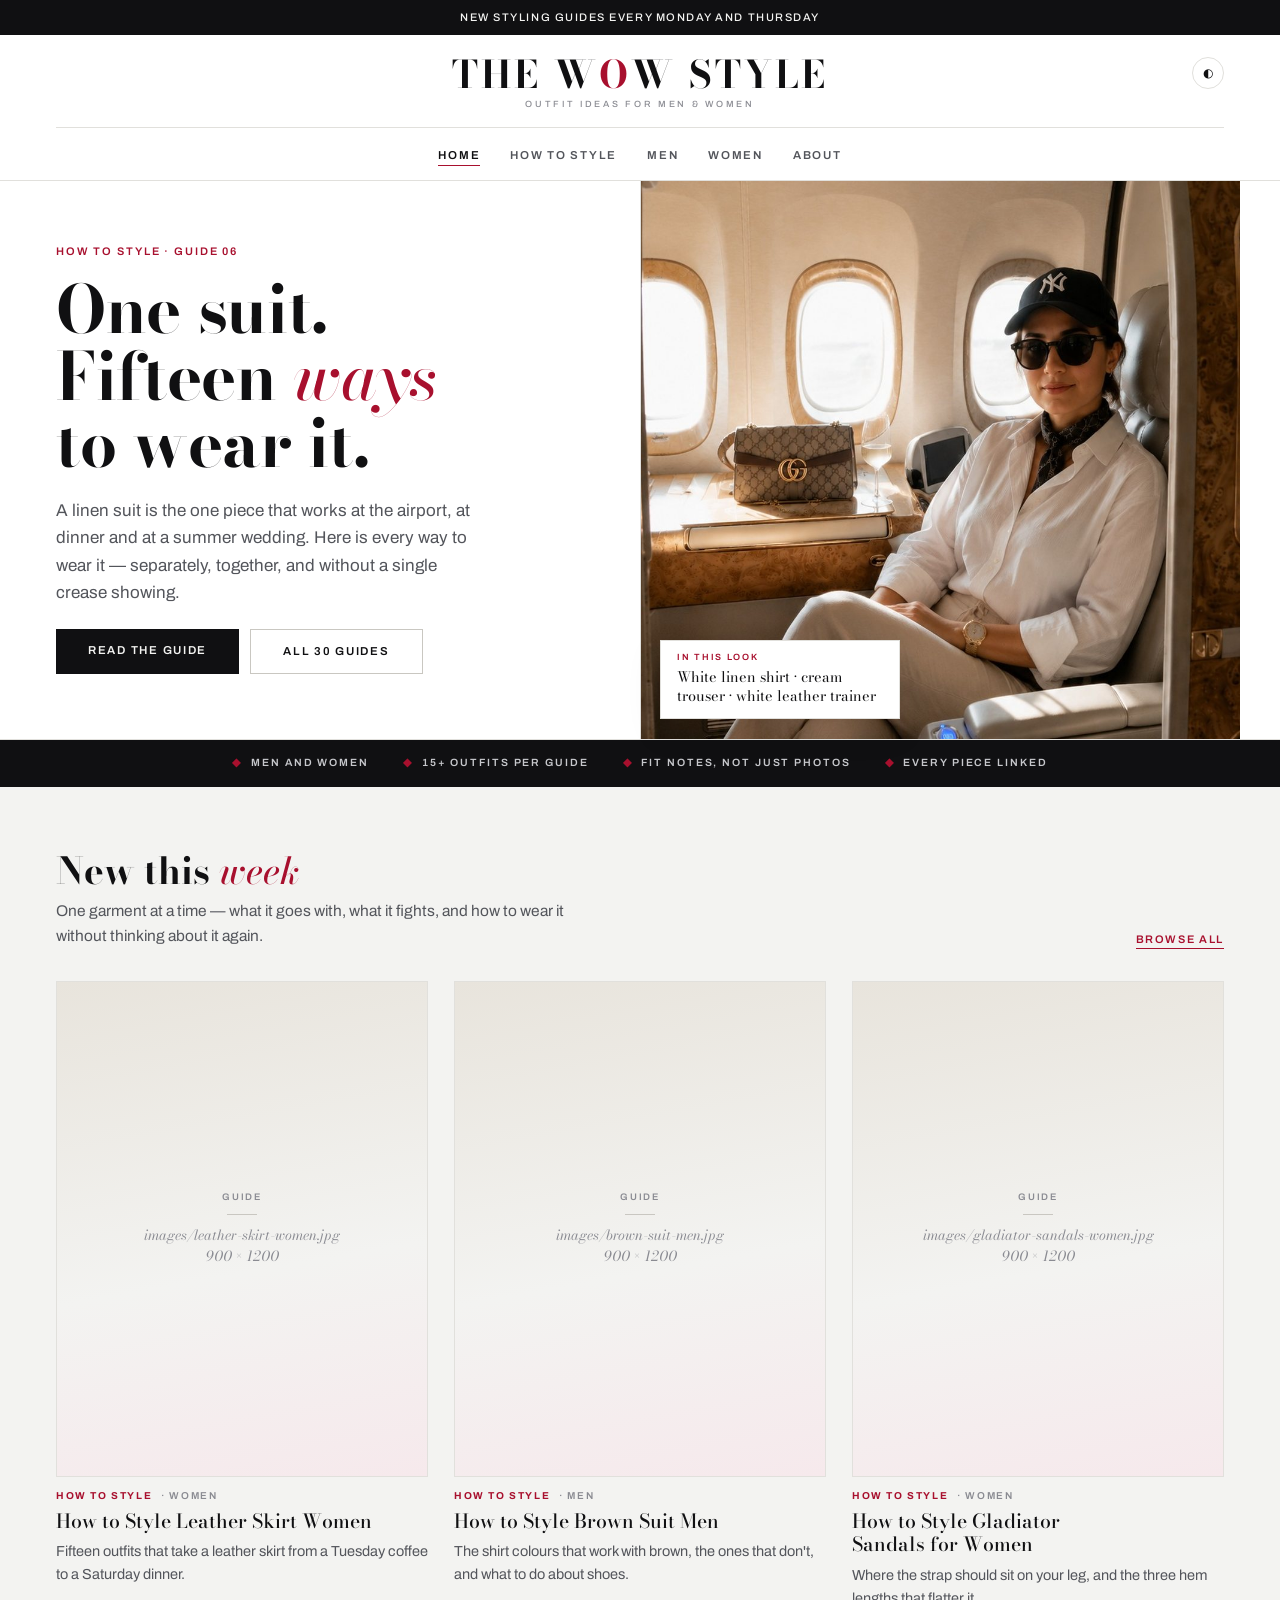
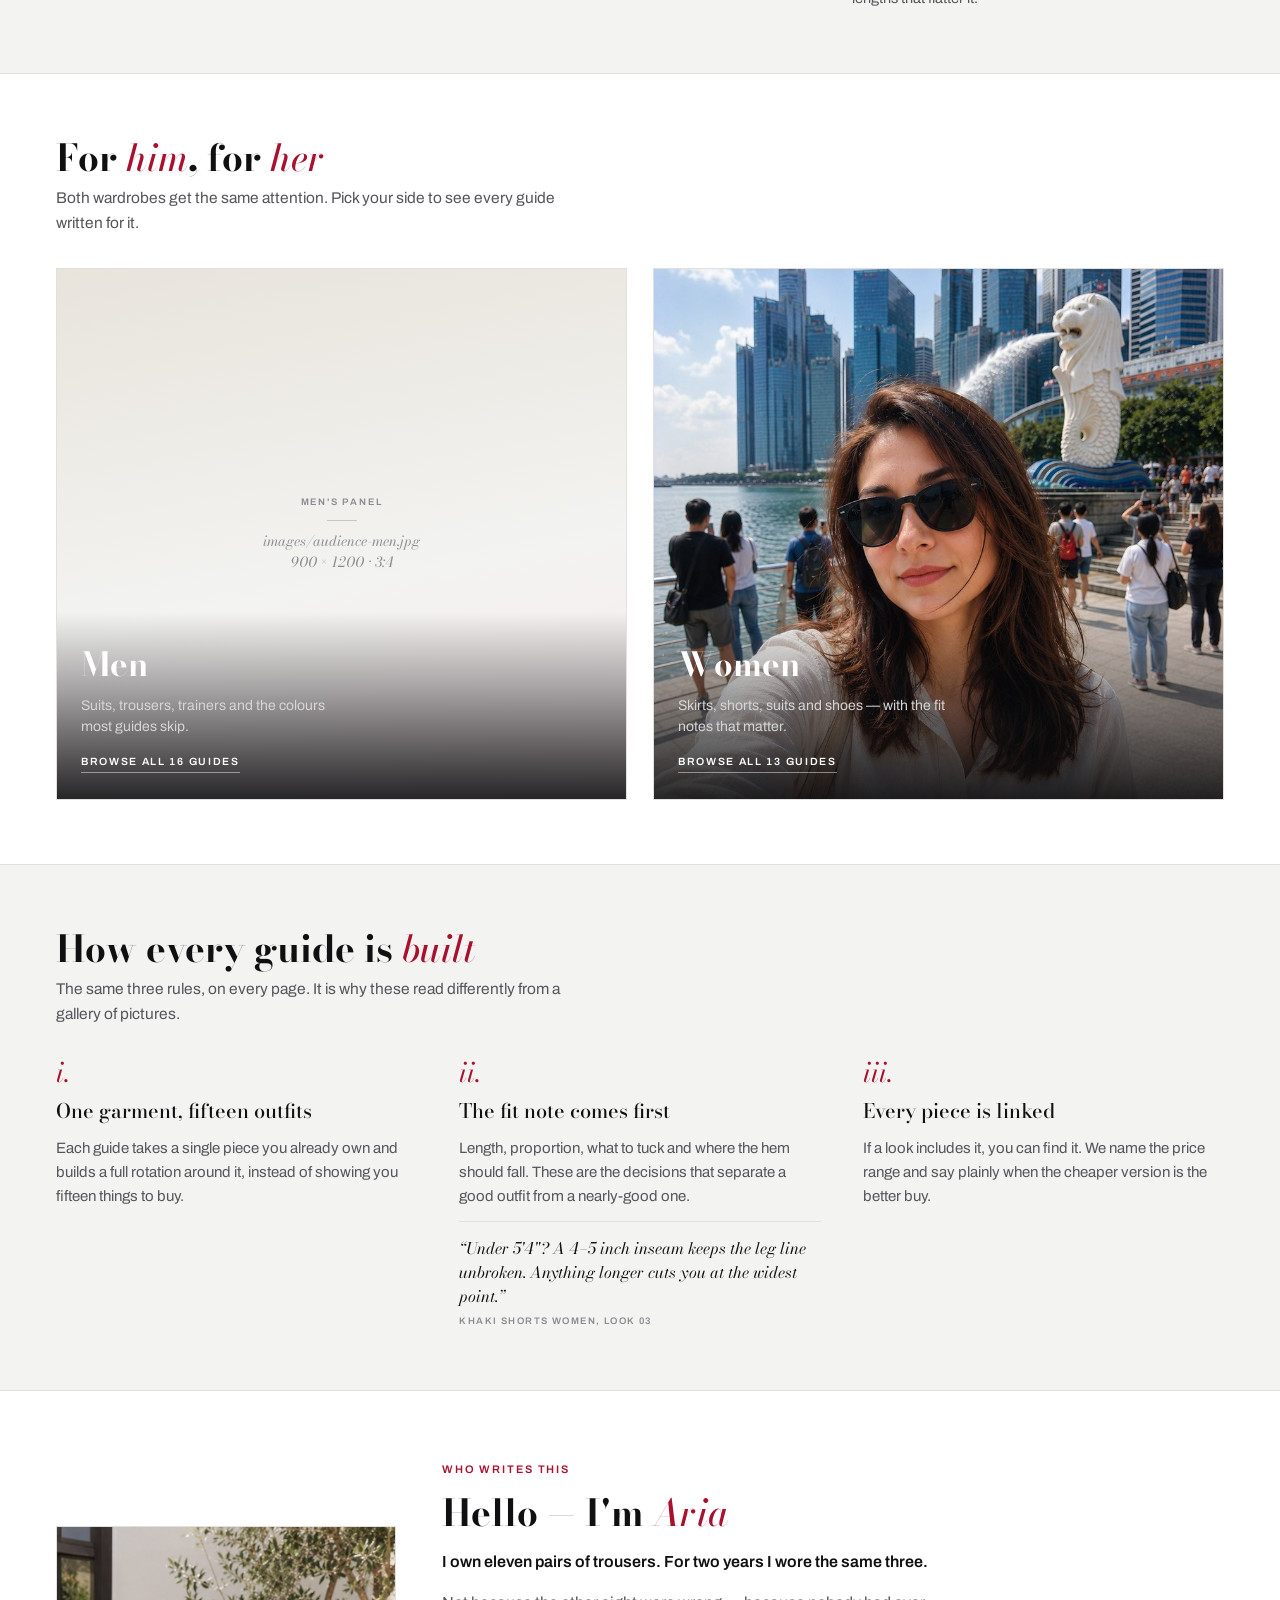
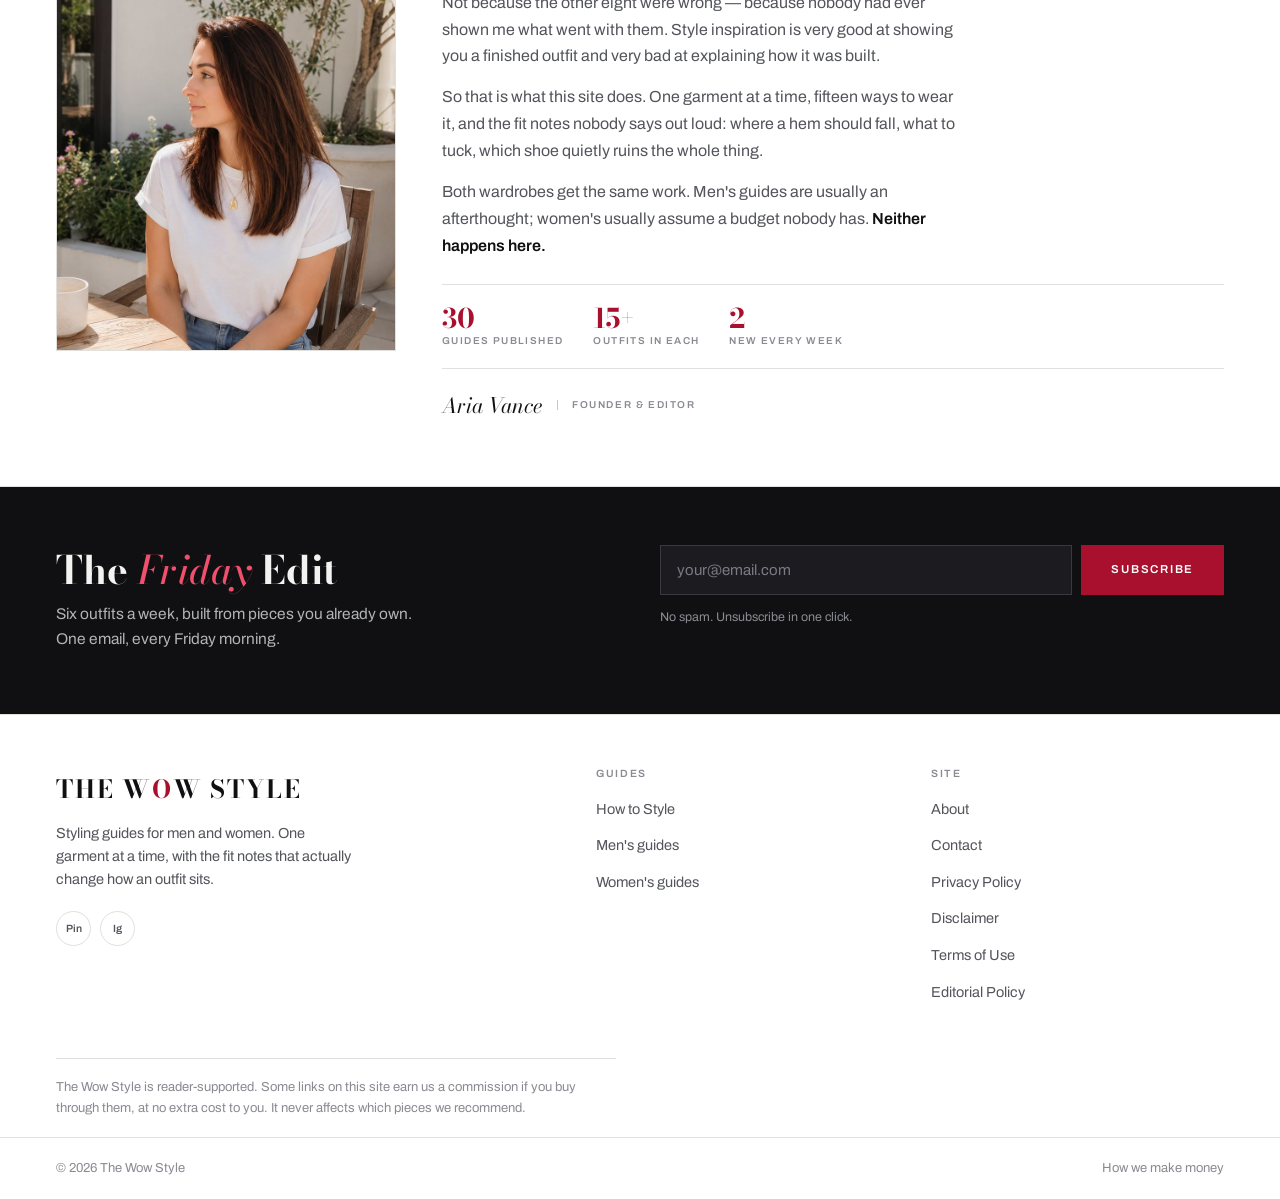
==== commit 8c34e029: "Fix caption hidden behind panel photo; rewrite the About copy The z-index added so a loaded photogra" ====
--- a/index.html
+++ b/index.html
@@ -160,7 +160,7 @@
 .hero-copy p{color:var(--ink-soft);font-size:17px;max-width:42ch;line-height:1.62}
 .hero-shot{position:relative;margin-right:calc(-1 * var(--gr))}
 .hero-shot .shot{height:100%;border:0;border-left:1px solid var(--rule)}
-.pricetag{position:absolute;left:20px;bottom:20px;background:var(--surface);border:1px solid var(--rule);
+.pricetag{position:absolute;left:20px;bottom:20px;z-index:2;background:var(--surface);border:1px solid var(--rule);
   padding:12px 16px;max-width:240px;box-shadow:0 12px 34px rgba(0,0,0,.10)}
 .pricetag b{display:block;font:600 9px/1 var(--body);letter-spacing:.19em;text-transform:uppercase;color:var(--accent);margin-bottom:6px}
 .pricetag span{font-family:var(--display);font-size:14.5px;line-height:1.3;display:block;color:var(--ink)}
@@ -212,7 +212,7 @@
 @media(max-width:720px){.audience{grid-template-columns:1fr}}
 .pane{position:relative;text-decoration:none;display:block;overflow:hidden;border:1px solid var(--rule)}
 .pane .shot{border:0;width:100%;height:clamp(380px,46vw,530px);aspect-ratio:auto}
-.pane .cap{position:absolute;left:0;right:0;bottom:0;padding:26px 24px;
+.pane .cap{position:absolute;left:0;right:0;bottom:0;z-index:2;padding:26px 24px;
   background:linear-gradient(to top,rgba(10,10,12,.88),rgba(10,10,12,.34) 58%,transparent);color:#fff}
 .pane .cap h3{font-family:var(--display);font-weight:700;font-size:clamp(24px,3.6vw,33px);margin-bottom:5px}
 .pane .cap p{font-size:14px;color:#D6D6D9;max-width:34ch;line-height:1.5;margin-bottom:10px}
@@ -240,7 +240,12 @@
 .author h2 em{font-style:italic;font-weight:500;color:var(--accent)}
 .author .bio{display:flex;flex-direction:column;gap:14px;color:var(--ink-soft);font-size:16px;line-height:1.68;max-width:58ch}
 .author .bio strong{color:var(--ink);font-weight:600}
-.author .sign{margin-top:20px;display:flex;gap:14px;align-items:center;flex-wrap:wrap}
+.author .facts{display:flex;gap:30px;flex-wrap:wrap;margin-top:24px;padding-top:20px;border-top:1px solid var(--rule)}
+.author .facts span{display:flex;flex-direction:column;gap:4px;font:600 10px/1 var(--body);
+  letter-spacing:.14em;text-transform:uppercase;color:var(--ink-faint)}
+.author .facts b{font-family:var(--display);font-weight:700;font-size:27px;letter-spacing:0;
+  text-transform:none;color:var(--accent);line-height:1}
+.author .sign{margin-top:22px;display:flex;gap:14px;align-items:center;flex-wrap:wrap;padding-top:20px;border-top:1px solid var(--rule)}
 .author .sign .name{font-family:var(--display);font-style:italic;font-size:21px;color:var(--ink)}
 .author .sign .role{font:600 10px/1 var(--body);letter-spacing:.16em;text-transform:uppercase;color:var(--ink-faint);
   border-left:1px solid var(--rule-strong);padding-left:14px}
@@ -458,9 +463,15 @@
           <span class="kicker">Who writes this</span>
           <h2 id="author-h" style="margin-top:12px">Hello — I'm <em>Aria</em></h2>
           <div class="bio">
-            <p>I started The Wow Style after one too many mornings standing in front of a full wardrobe with nothing to wear. Not because I had nothing — because nobody had ever explained <strong>how the pieces go together</strong>.</p>
-            <p>So that is what I write. One garment at a time, fifteen ways to wear it, and the fit notes nobody mentions: where a hem should fall, what to tuck, which shoe quietly ruins the whole thing.</p>
-            <p>Everything here gets styled for <strong>both wardrobes</strong>. Men's style guides are usually an afterthought, and women's usually assume a budget nobody has. Neither is true on this site.</p>
+            <p><strong>I own eleven pairs of trousers. For two years I wore the same three.</strong></p>
+            <p>Not because the other eight were wrong — because nobody had ever shown me what went with them. Style inspiration is very good at showing you a finished outfit and very bad at explaining how it was built.</p>
+            <p>So that is what this site does. One garment at a time, fifteen ways to wear it, and the fit notes nobody says out loud: where a hem should fall, what to tuck, which shoe quietly ruins the whole thing.</p>
+            <p>Both wardrobes get the same work. Men's guides are usually an afterthought; women's usually assume a budget nobody has. <strong>Neither happens here.</strong></p>
+          </div>
+          <div class="facts">
+            <span><b>30</b>guides published</span>
+            <span><b>15+</b>outfits in each</span>
+            <span><b>2</b>new every week</span>
           </div>
           <div class="sign">
             <span class="name">Aria Vance</span>
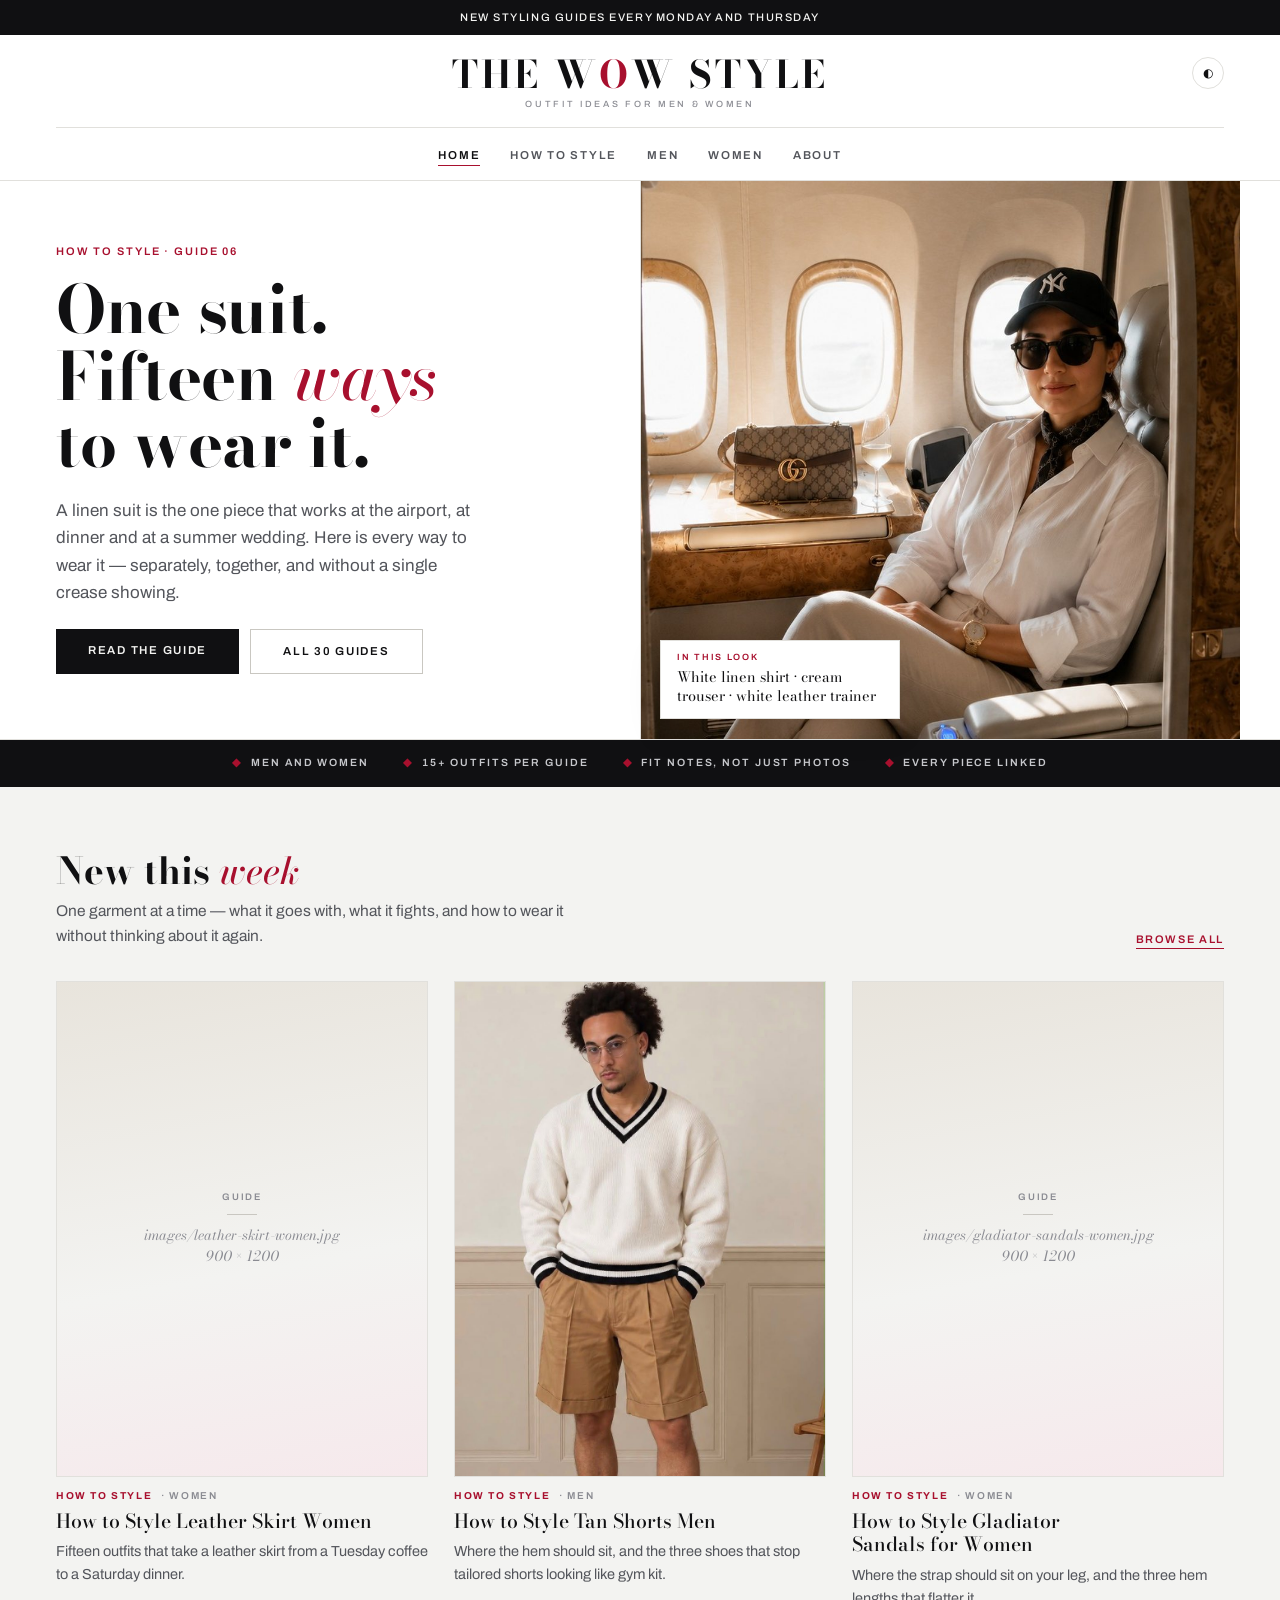
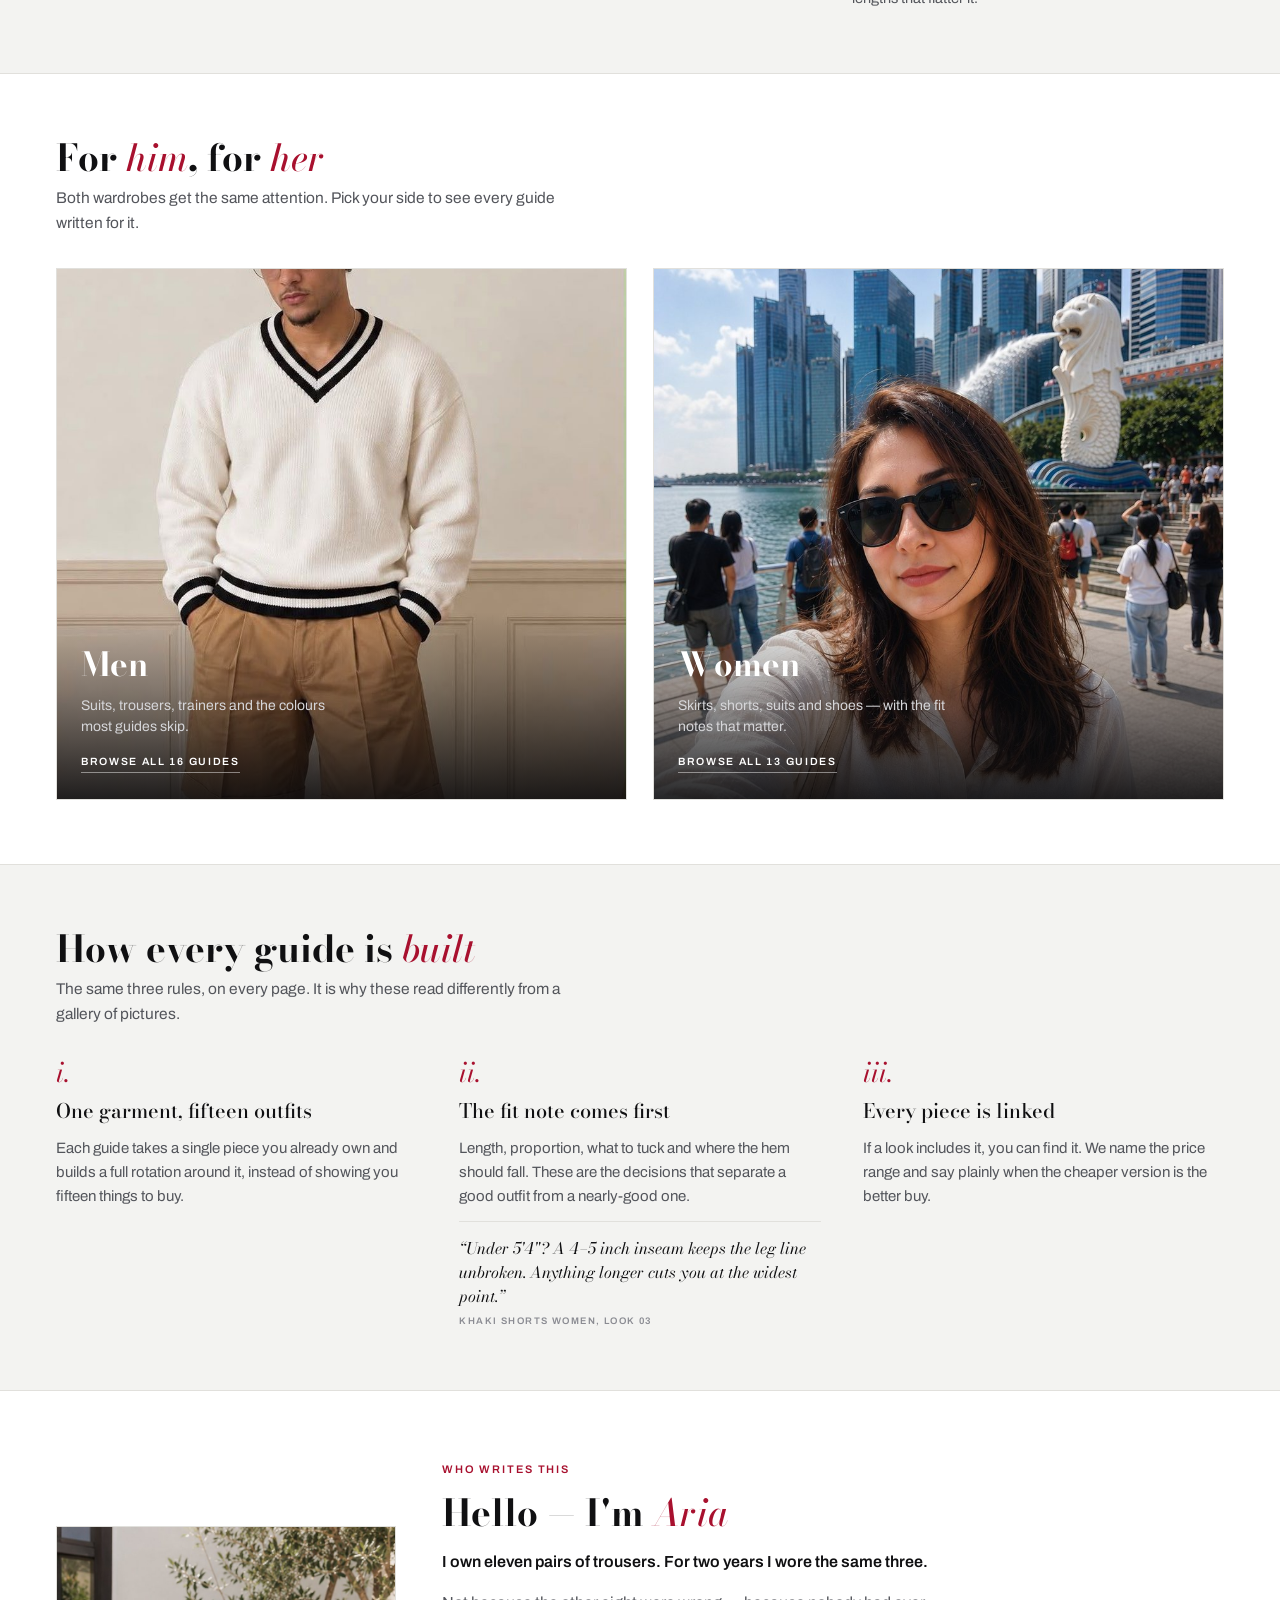
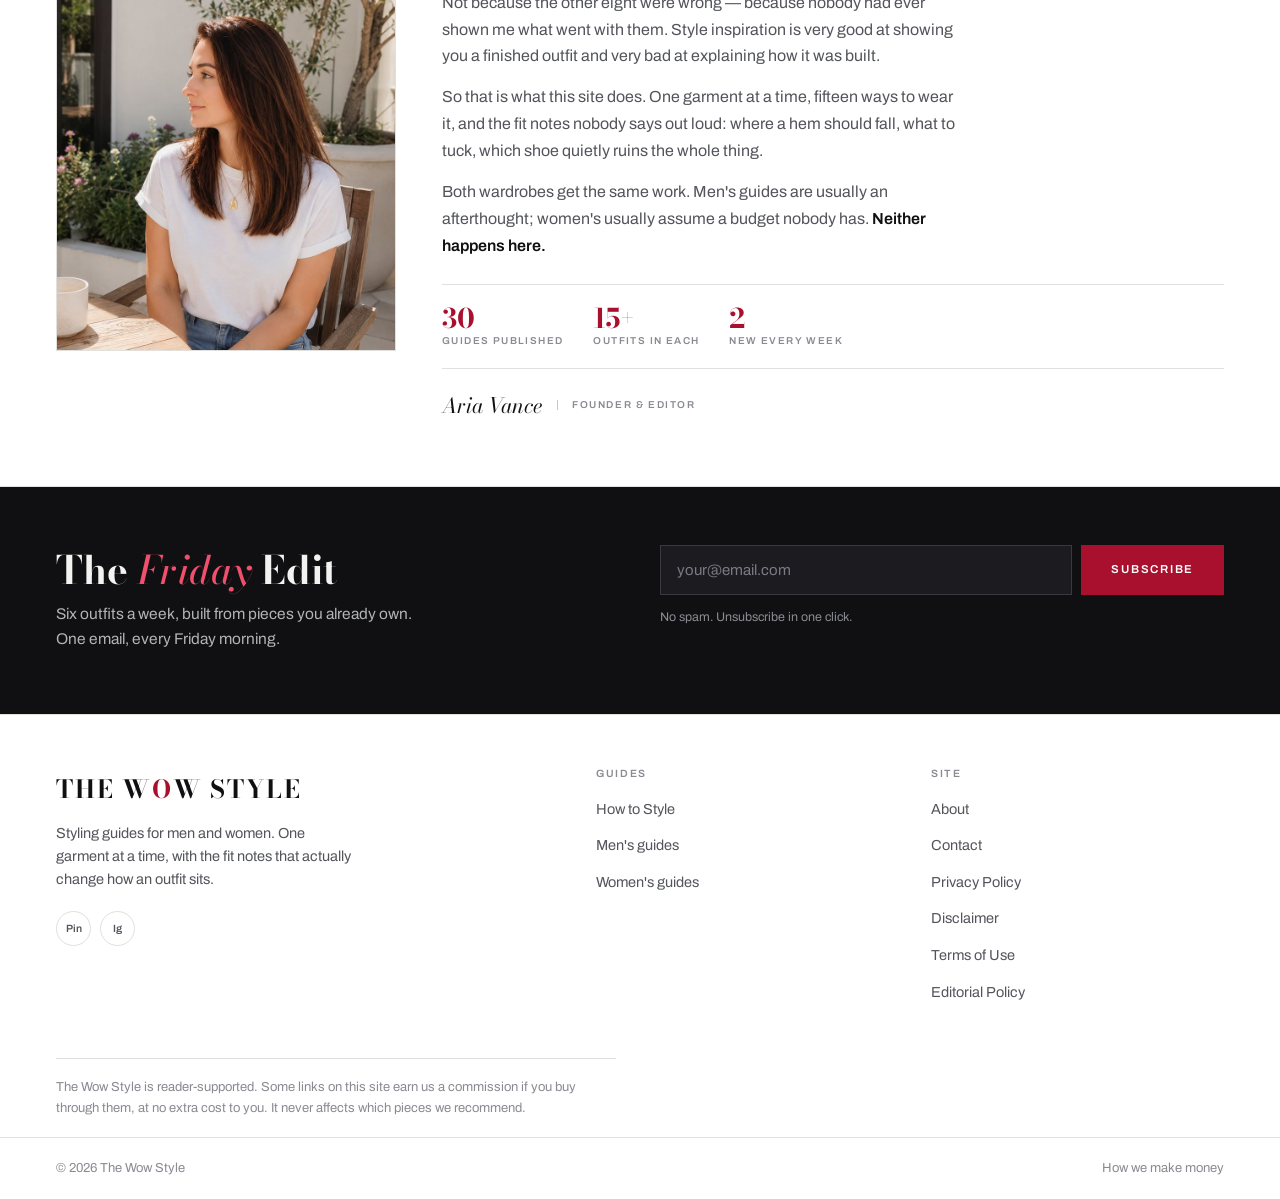
==== commit d831d779: "Add male model and a prompt kit for consistent generation The supplied male model fills the two slot" ====
--- a/index.html
+++ b/index.html
@@ -56,7 +56,7 @@
    "itemListElement":[
     {"@type":"ListItem","position":1,"url":"https://thewowstyle.co.uk/how-to-style/linen-suit-women/","name":"How to Style Linen Suit Women"},
     {"@type":"ListItem","position":2,"url":"https://thewowstyle.co.uk/how-to-style/leather-skirt-women/","name":"How to Style Leather Skirt Women"},
-    {"@type":"ListItem","position":3,"url":"https://thewowstyle.co.uk/how-to-style/brown-suit-men/","name":"How to Style Brown Suit Men"}]}
+    {"@type":"ListItem","position":3,"url":"https://thewowstyle.co.uk/how-to-style/khaki-shorts-men/","name":"How to Style Tan Shorts Men"}]}
  ]}
 </script>
 
@@ -368,11 +368,11 @@
           <h3>How to Style Leather Skirt Women</h3>
           <p>Fifteen outfits that take a leather skirt from a Tuesday coffee to a Saturday dinner.</p>
         </a></article>
-        <article><a class="card" href="/how-to-style/brown-suit-men/">
-          <div class="shot r34"><img src="images/brown-suit-men.jpg" width="900" height="1200" loading="lazy" alt="Brown suit styled for men" onerror="this.remove()"><div class="slot"><b>Guide</b><hr><span>images/brown-suit-men.jpg<br>900 × 1200</span></div></div>
+        <article><a class="card" href="/how-to-style/khaki-shorts-men/">
+          <div class="shot r34"><img src="images/khaki-shorts-men.jpg" width="900" height="1200" loading="lazy" alt="Tan pleated shorts styled with a cricket knit and black loafers" onerror="this.remove()"><div class="slot"><b>Guide</b><hr><span>images/khaki-shorts-men.jpg<br>900 × 1200</span></div></div>
           <div class="cat"><b>How to Style</b> · Men</div>
-          <h3>How to Style Brown Suit Men</h3>
-          <p>The shirt colours that work with brown, the ones that don't, and what to do about shoes.</p>
+          <h3>How to Style Tan Shorts Men</h3>
+          <p>Where the hem should sit, and the three shoes that stop tailored shorts looking like gym kit.</p>
         </a></article>
         <article><a class="card" href="/how-to-style/gladiator-sandals-for-women/">
           <div class="shot r34"><img src="images/gladiator-sandals-women.jpg" width="900" height="1200" loading="lazy" alt="Gladiator sandals styled for women" onerror="this.remove()"><div class="slot"><b>Guide</b><hr><span>images/gladiator-sandals-women.jpg<br>900 × 1200</span></div></div>
@@ -396,7 +396,7 @@
       <div class="audience">
         <a class="pane" href="/tag/mens-style/">
           <div class="shot">
-            <img src="images/audience-men.jpg" width="900" height="1200" loading="lazy" alt="Men's styling guides" onerror="this.remove()">
+            <img src="images/audience-men.jpg" width="900" height="1200" loading="lazy" alt="Man in a cricket knit and tan pleated shorts with black loafers" onerror="this.remove()">
             <div class="slot"><b>Men's panel</b><hr><span>images/audience-men.jpg<br>900 × 1200 · 3:4</span></div>
           </div>
           <div class="cap">
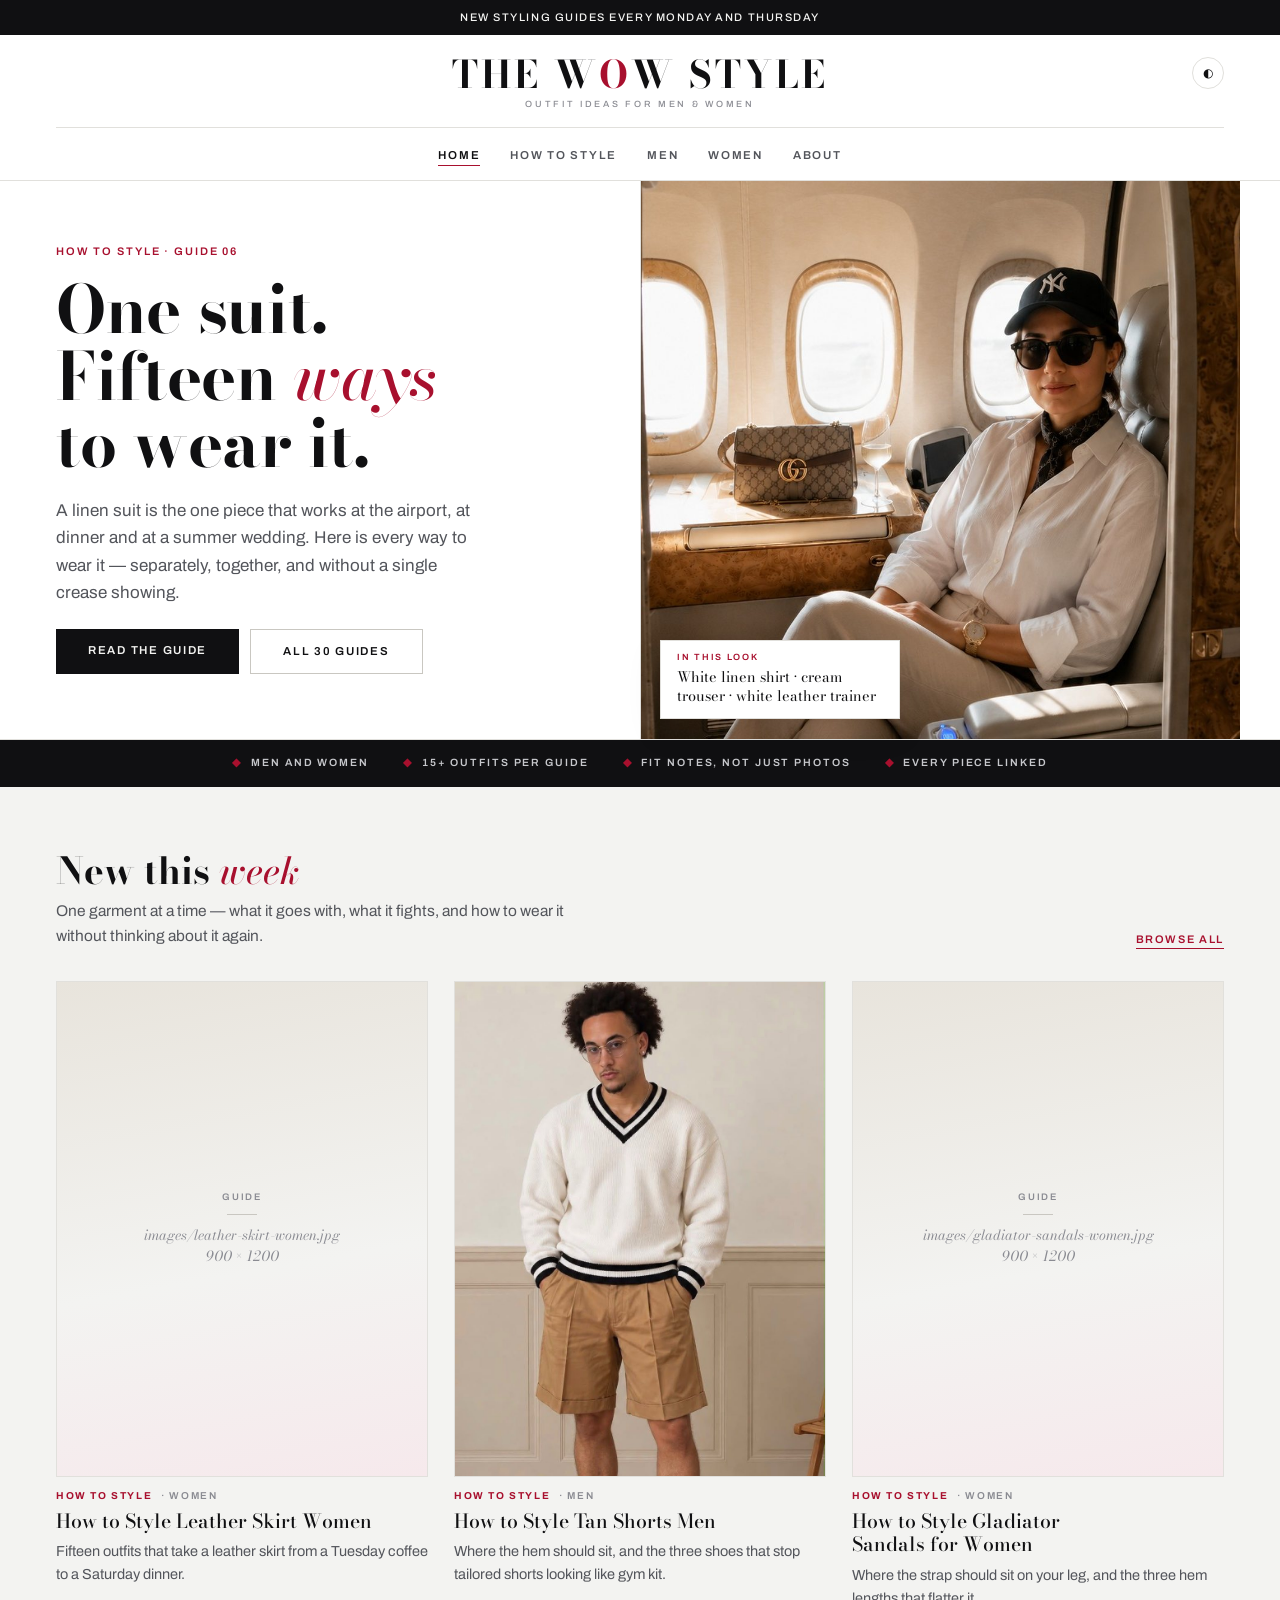
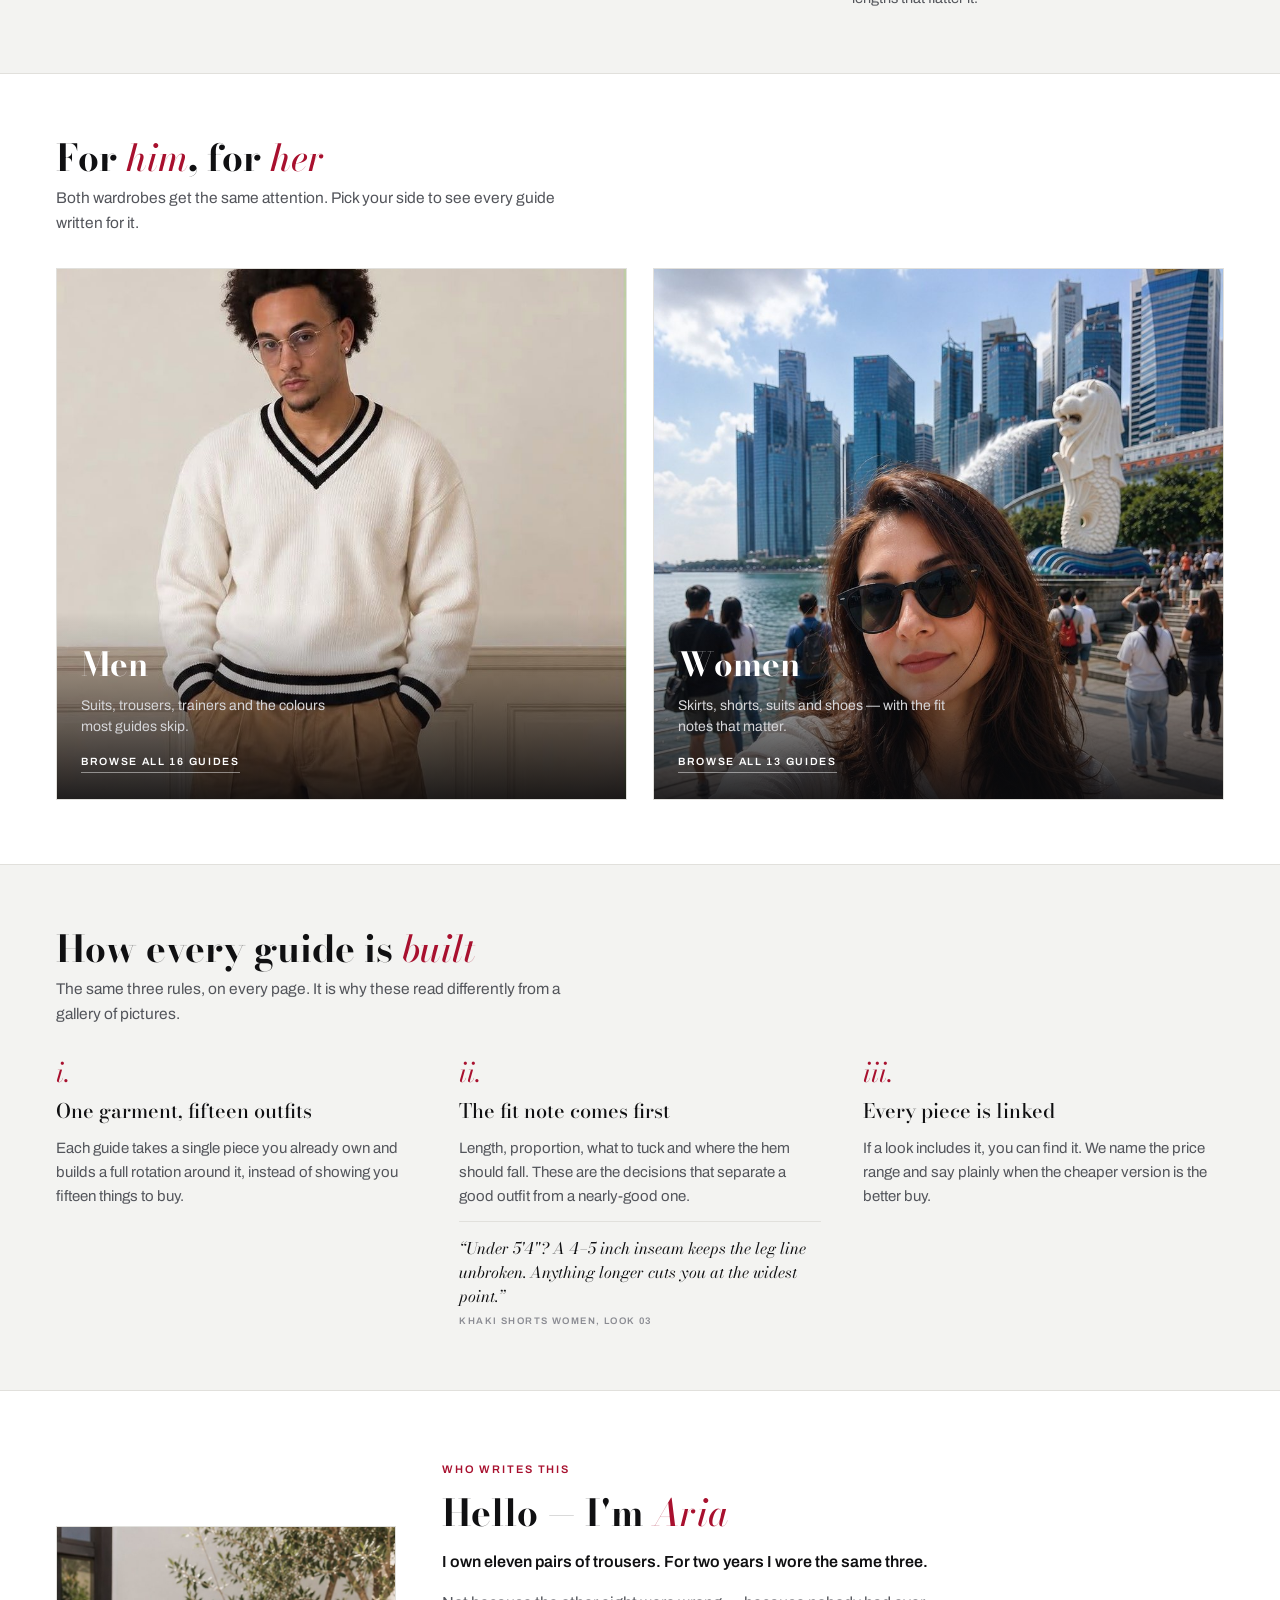
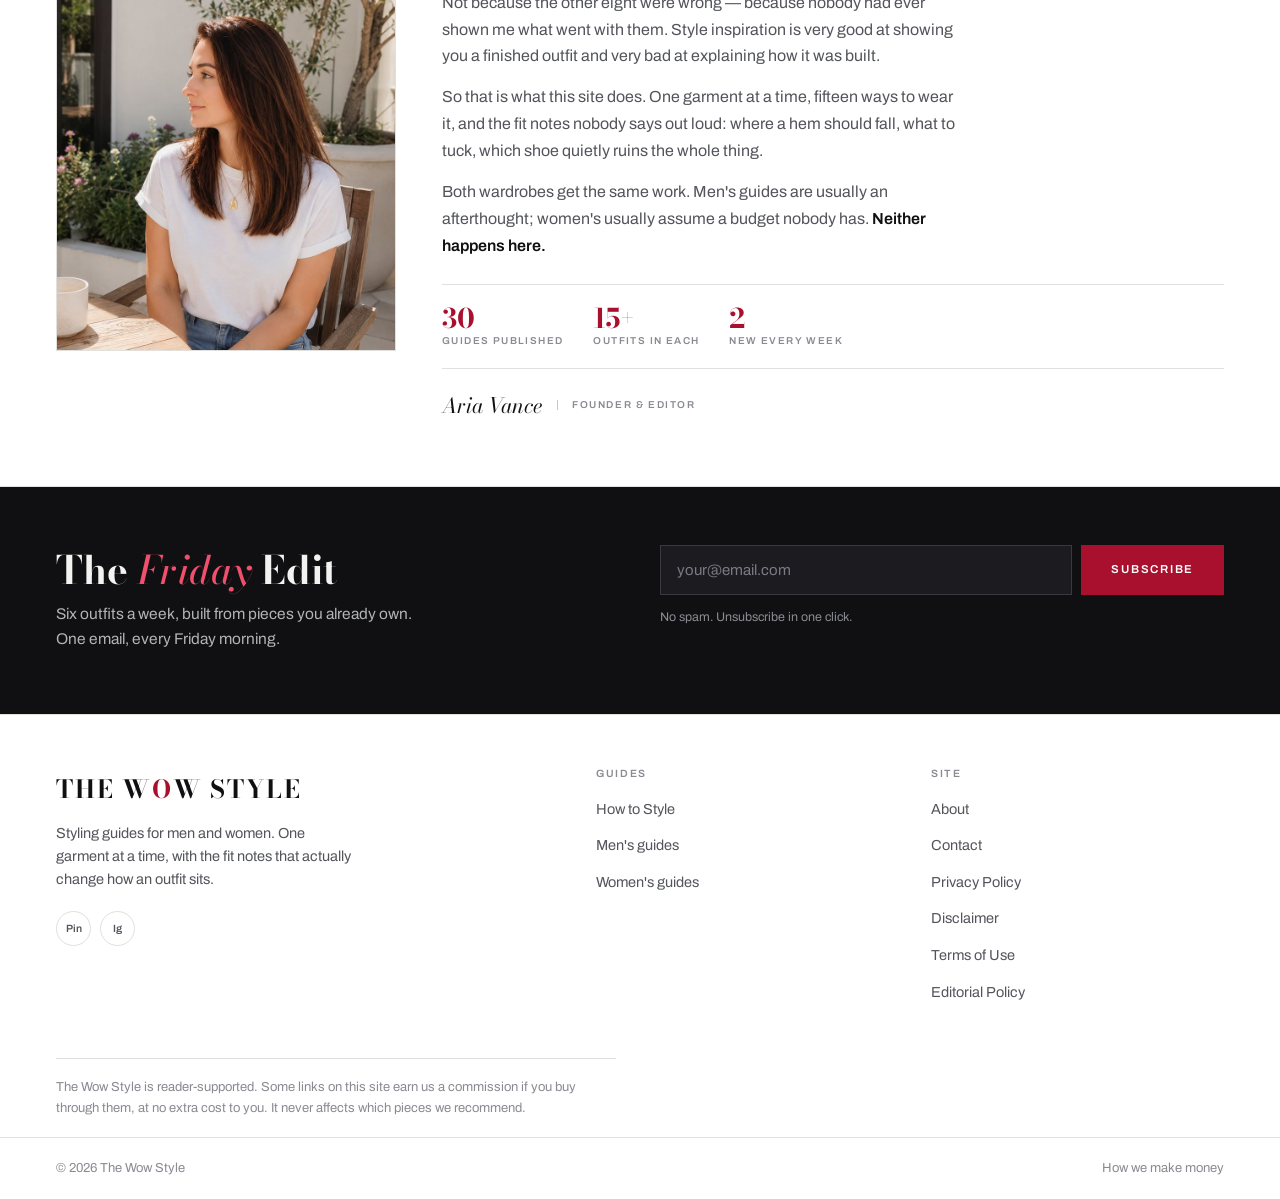
==== commit b0ab66a5: "Anchor audience panel crops to the top so faces stay in frame The panels are shorter than the 3:4 ph" ====
--- a/index.html
+++ b/index.html
@@ -212,6 +212,7 @@
 @media(max-width:720px){.audience{grid-template-columns:1fr}}
 .pane{position:relative;text-decoration:none;display:block;overflow:hidden;border:1px solid var(--rule)}
 .pane .shot{border:0;width:100%;height:clamp(380px,46vw,530px);aspect-ratio:auto}
+.pane .shot img{object-position:50% 12%}
 .pane .cap{position:absolute;left:0;right:0;bottom:0;z-index:2;padding:26px 24px;
   background:linear-gradient(to top,rgba(10,10,12,.88),rgba(10,10,12,.34) 58%,transparent);color:#fff}
 .pane .cap h3{font-family:var(--display);font-weight:700;font-size:clamp(24px,3.6vw,33px);margin-bottom:5px}
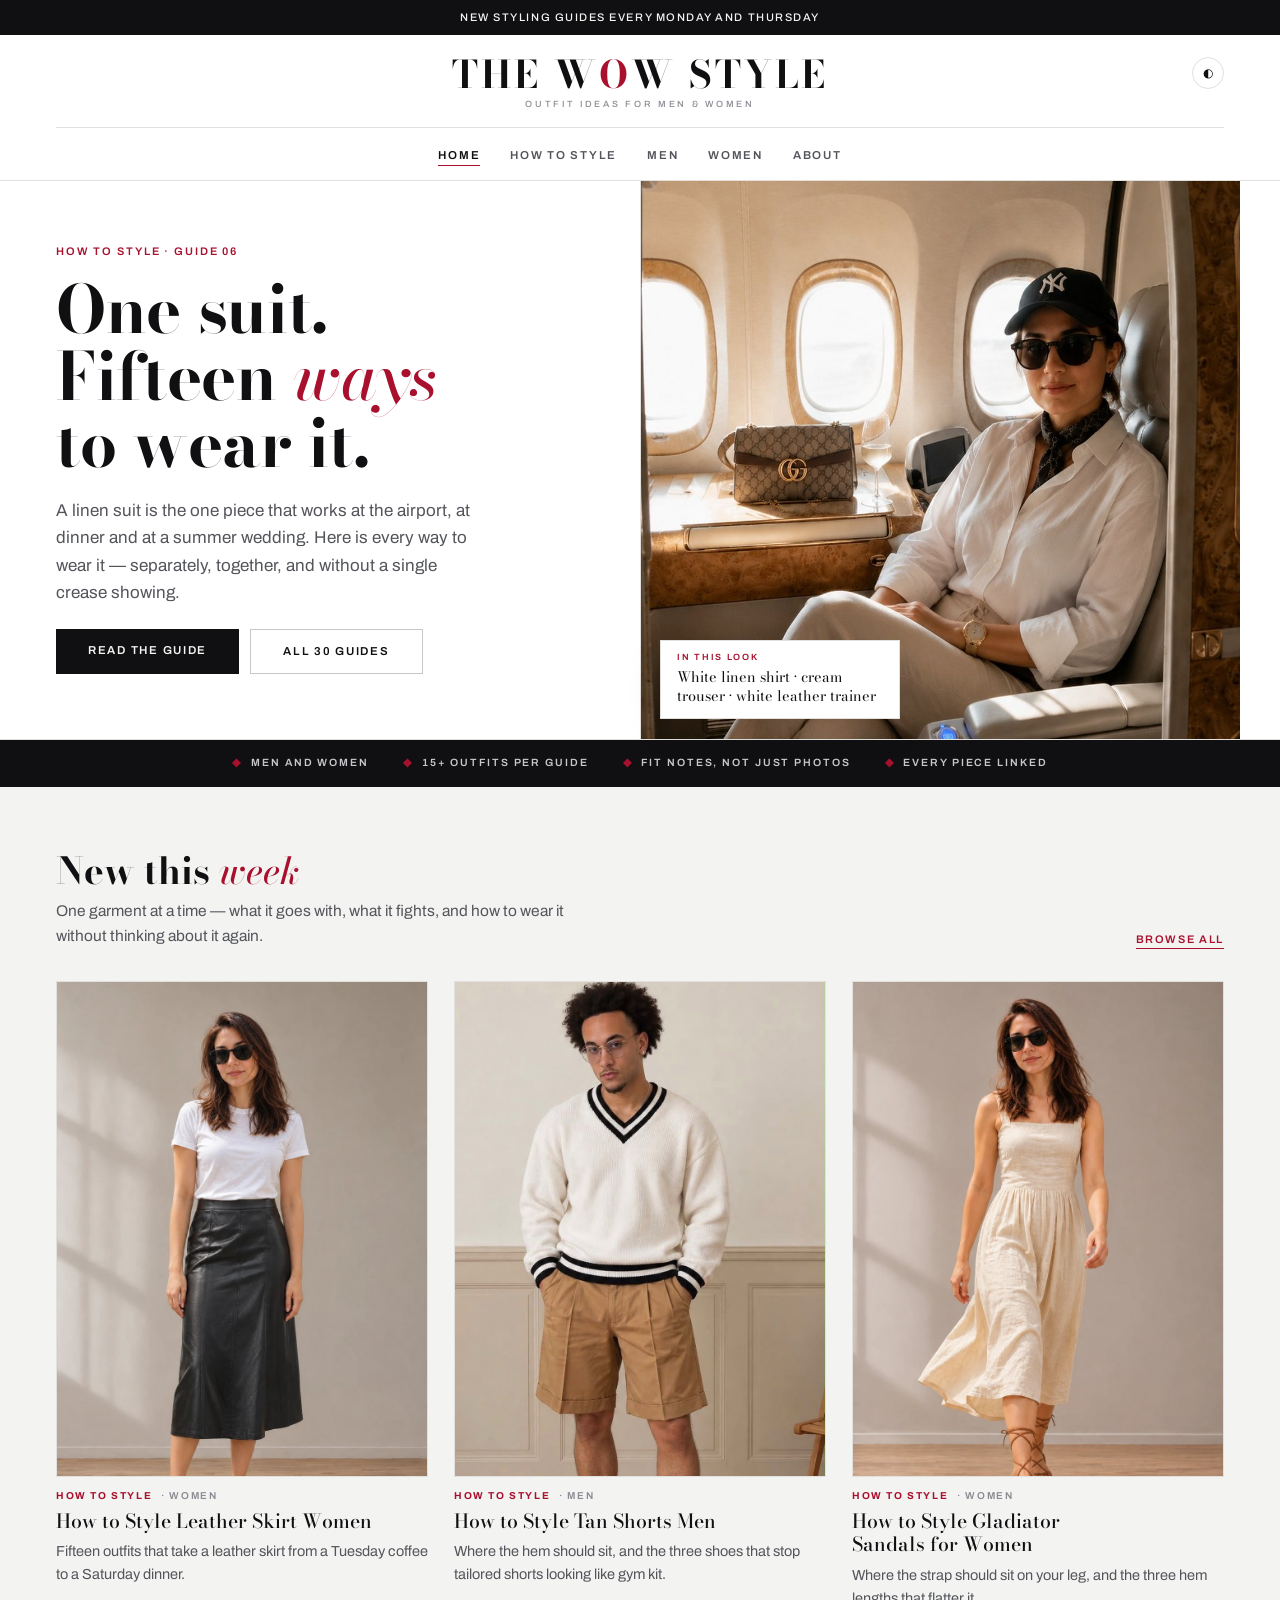
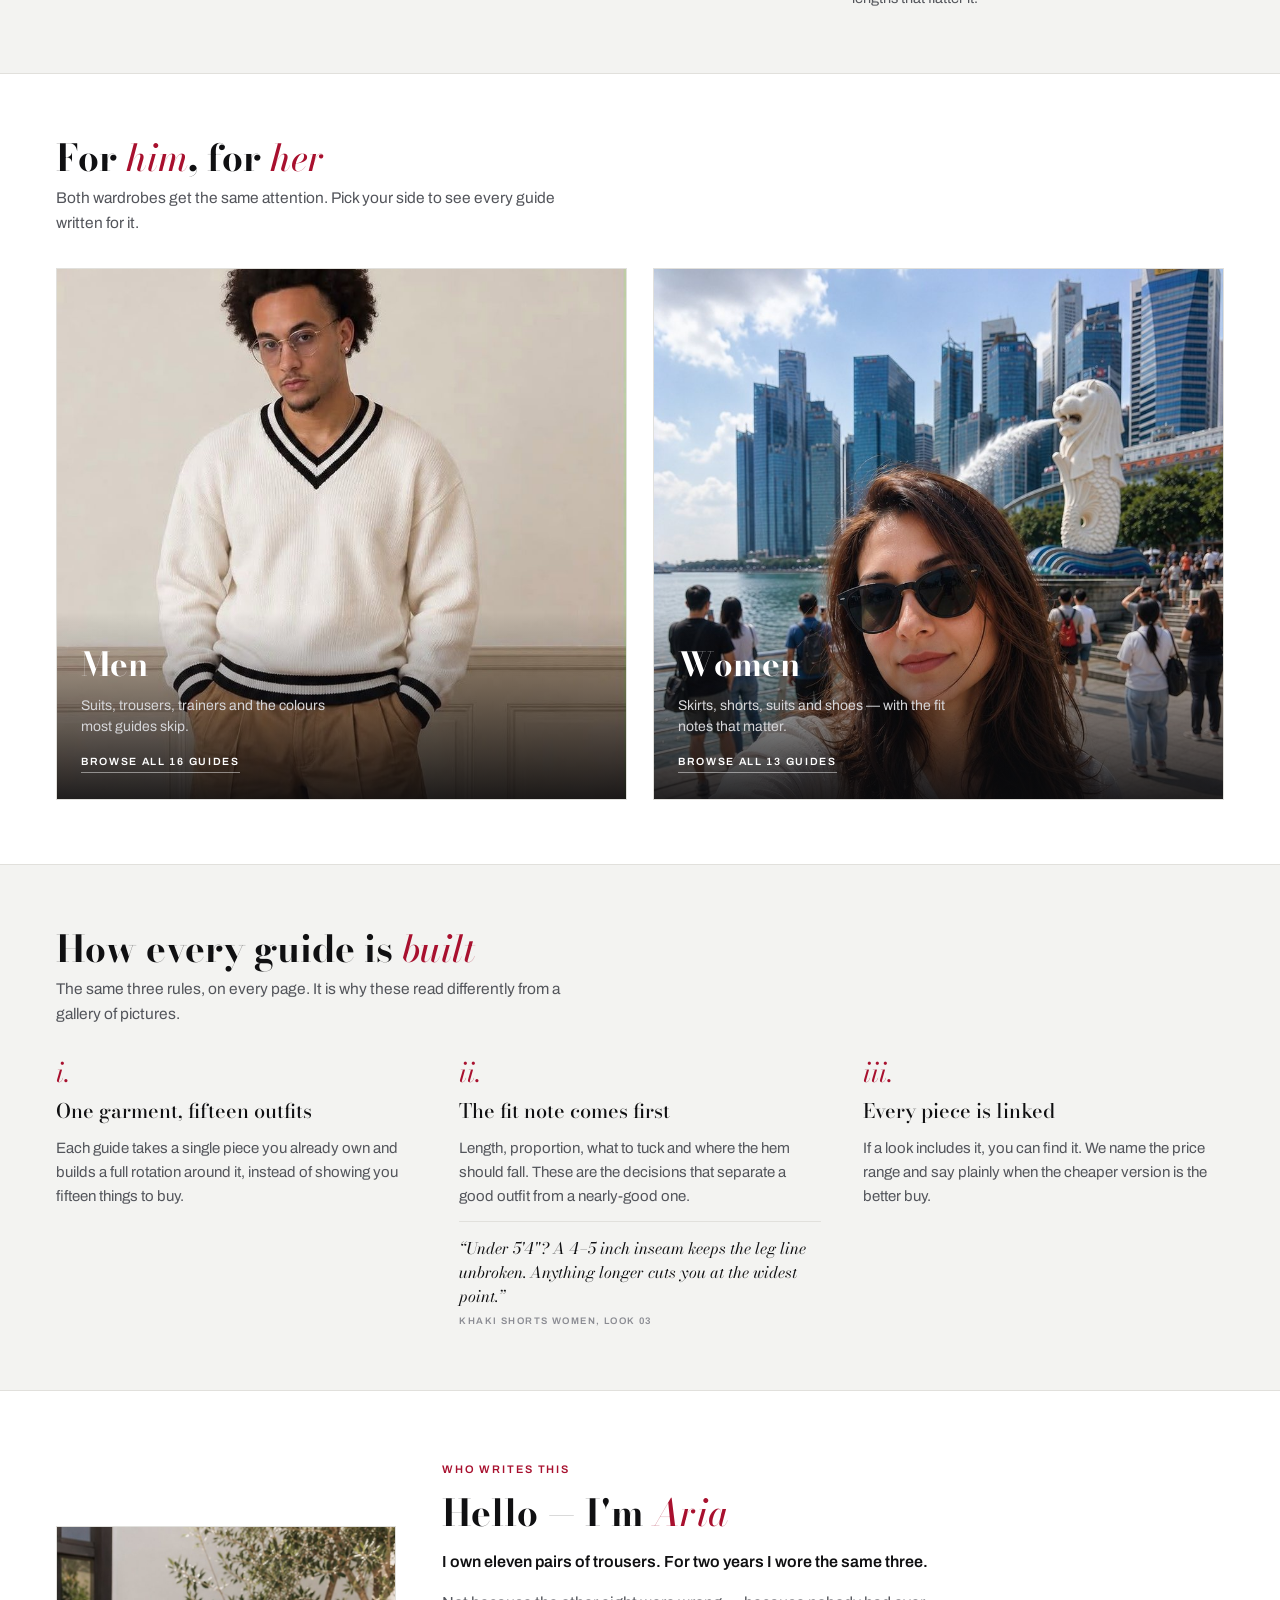
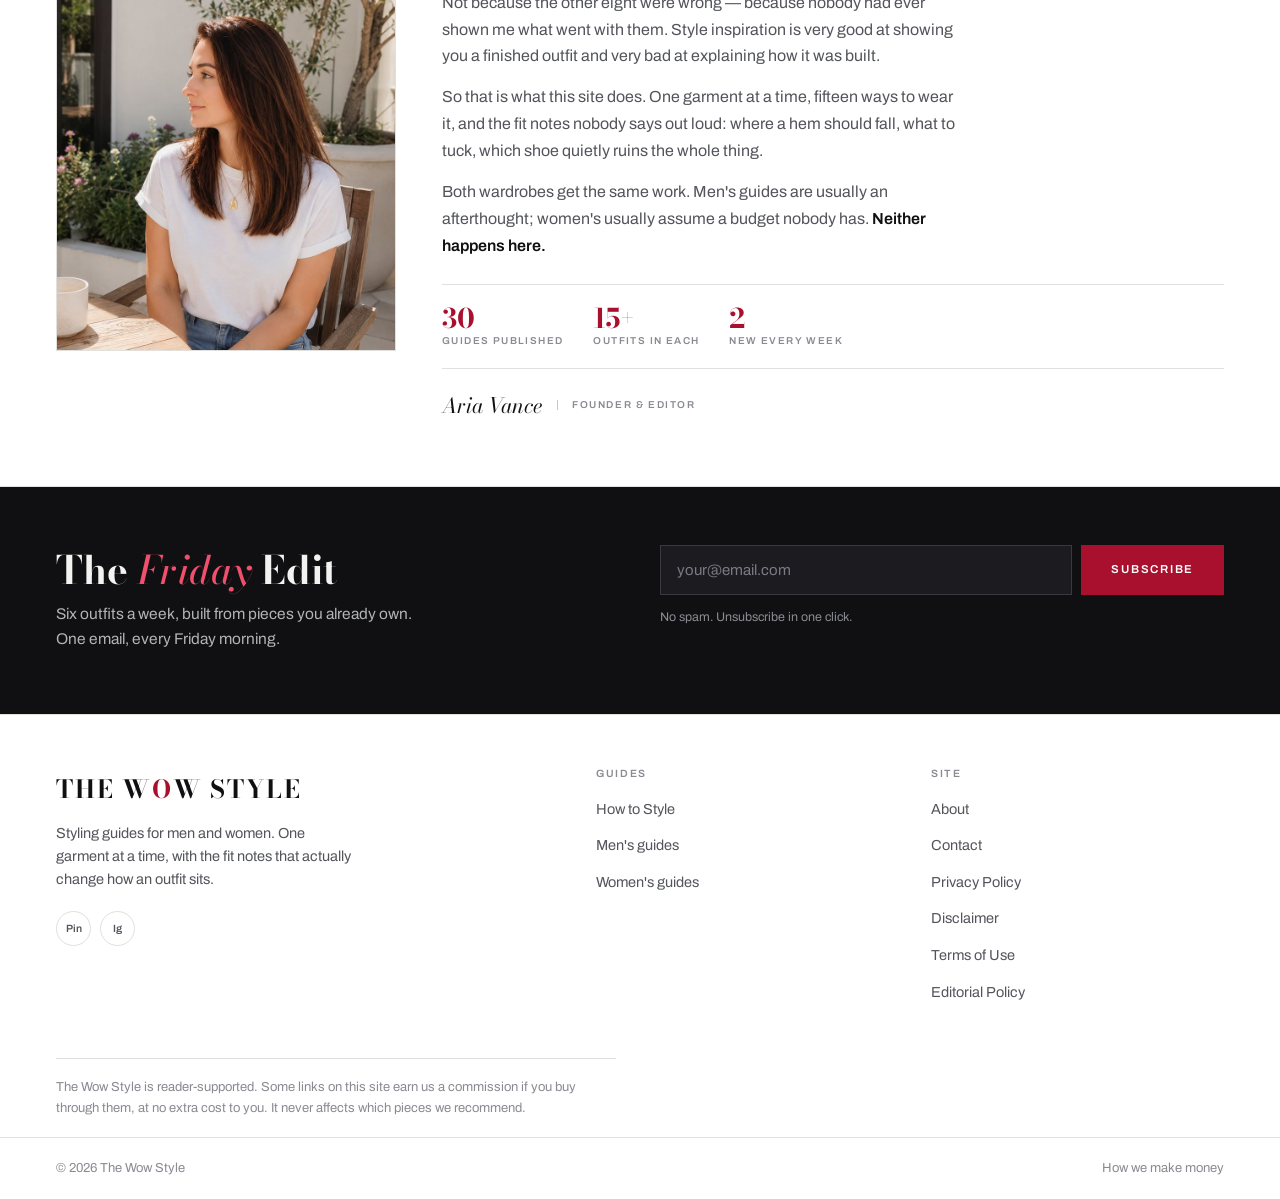
==== commit a4aff09e: "Fill the last two guide cards; homepage now has no placeholders The leather skirt and gladiator sand" ====
--- a/index.html
+++ b/index.html
@@ -364,7 +364,7 @@
       </div>
       <div class="cards">
         <article><a class="card" href="/how-to-style/leather-skirt-women/">
-          <div class="shot r34"><img src="images/leather-skirt-women.jpg" width="900" height="1200" loading="lazy" alt="Leather skirt styled for women" onerror="this.remove()"><div class="slot"><b>Guide</b><hr><span>images/leather-skirt-women.jpg<br>900 × 1200</span></div></div>
+          <div class="shot r34"><img src="images/leather-skirt-women.jpg" width="900" height="1200" loading="lazy" alt="Black leather midi skirt styled with a white t-shirt and white trainers" onerror="this.remove()"><div class="slot"><b>Guide</b><hr><span>images/leather-skirt-women.jpg<br>900 × 1200</span></div></div>
           <div class="cat"><b>How to Style</b> · Women</div>
           <h3>How to Style Leather Skirt Women</h3>
           <p>Fifteen outfits that take a leather skirt from a Tuesday coffee to a Saturday dinner.</p>
@@ -376,7 +376,7 @@
           <p>Where the hem should sit, and the three shoes that stop tailored shorts looking like gym kit.</p>
         </a></article>
         <article><a class="card" href="/how-to-style/gladiator-sandals-for-women/">
-          <div class="shot r34"><img src="images/gladiator-sandals-women.jpg" width="900" height="1200" loading="lazy" alt="Gladiator sandals styled for women" onerror="this.remove()"><div class="slot"><b>Guide</b><hr><span>images/gladiator-sandals-women.jpg<br>900 × 1200</span></div></div>
+          <div class="shot r34"><img src="images/gladiator-sandals-women.jpg" width="900" height="1200" loading="lazy" alt="Tan gladiator sandals styled with a cream linen midi dress" onerror="this.remove()"><div class="slot"><b>Guide</b><hr><span>images/gladiator-sandals-women.jpg<br>900 × 1200</span></div></div>
           <div class="cat"><b>How to Style</b> · Women</div>
           <h3>How to Style Gladiator Sandals for Women</h3>
           <p>Where the strap should sit on your leg, and the three hem lengths that flatter it.</p>
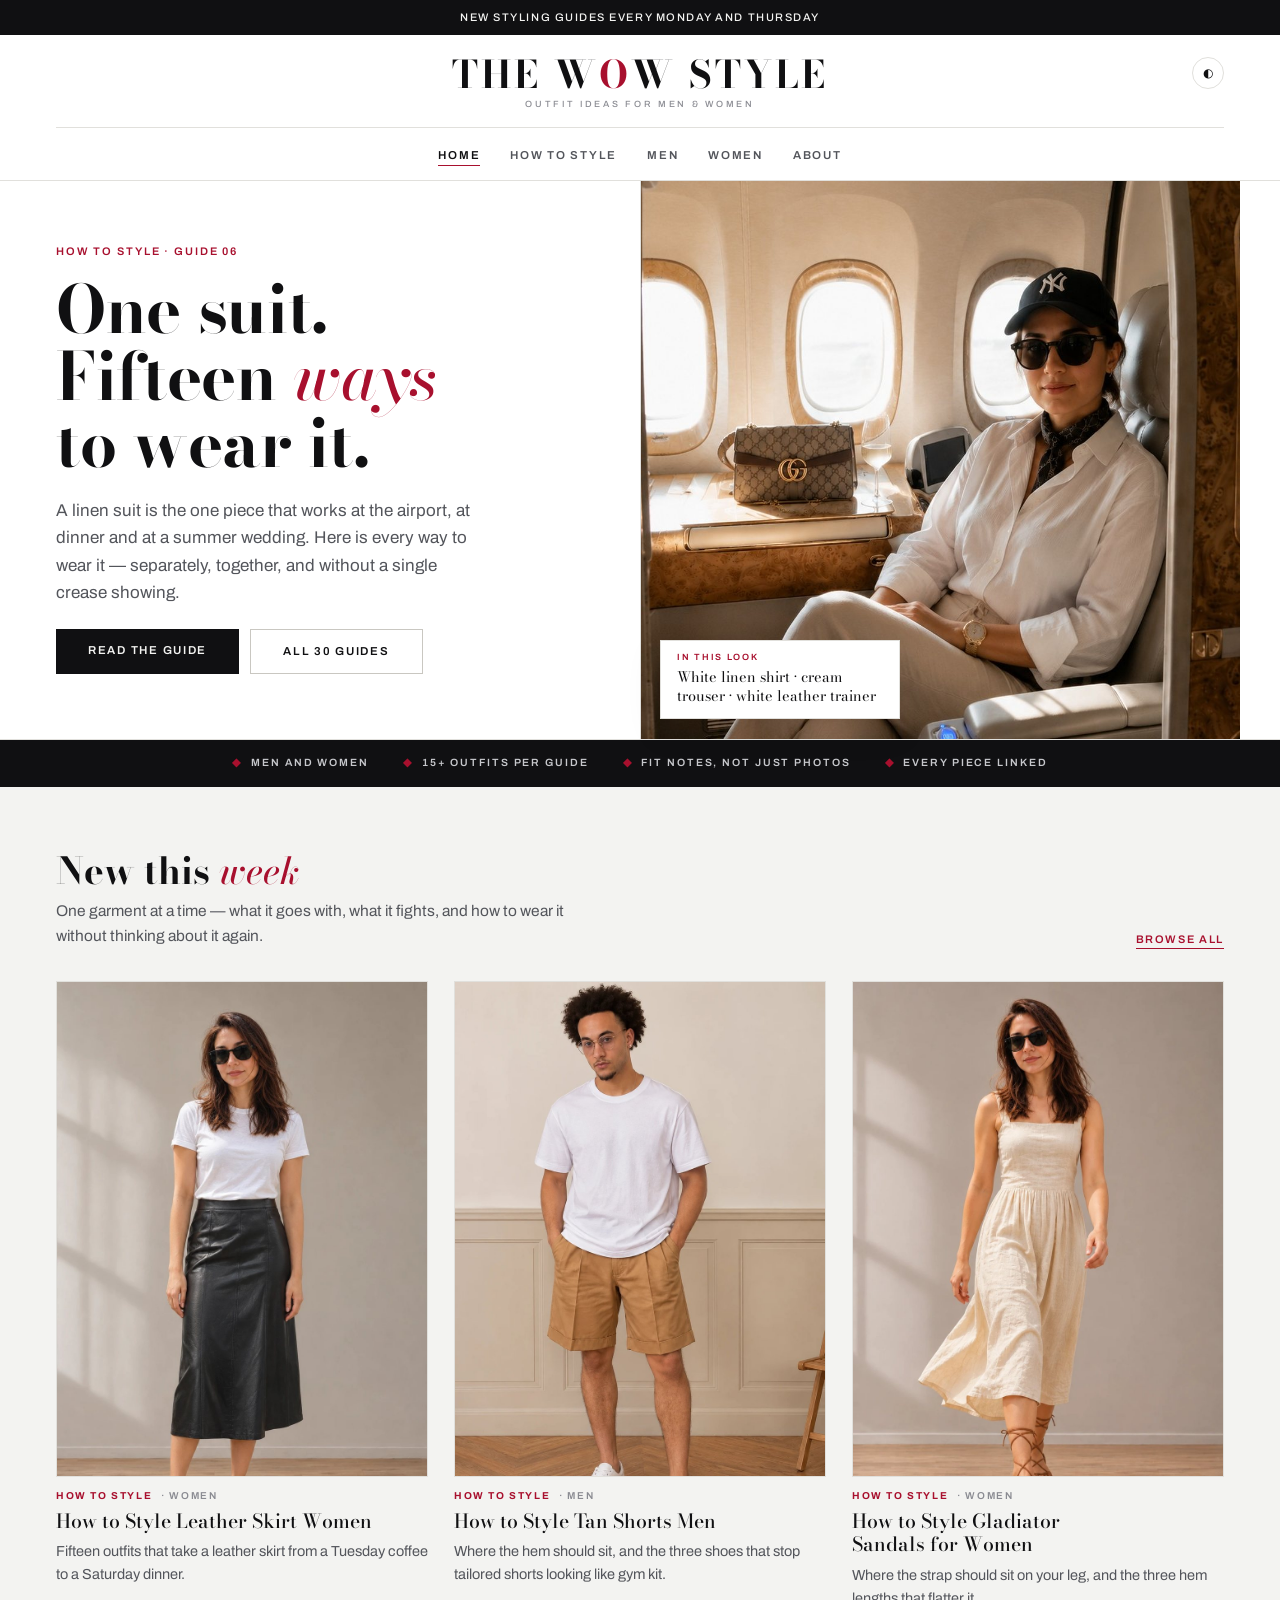
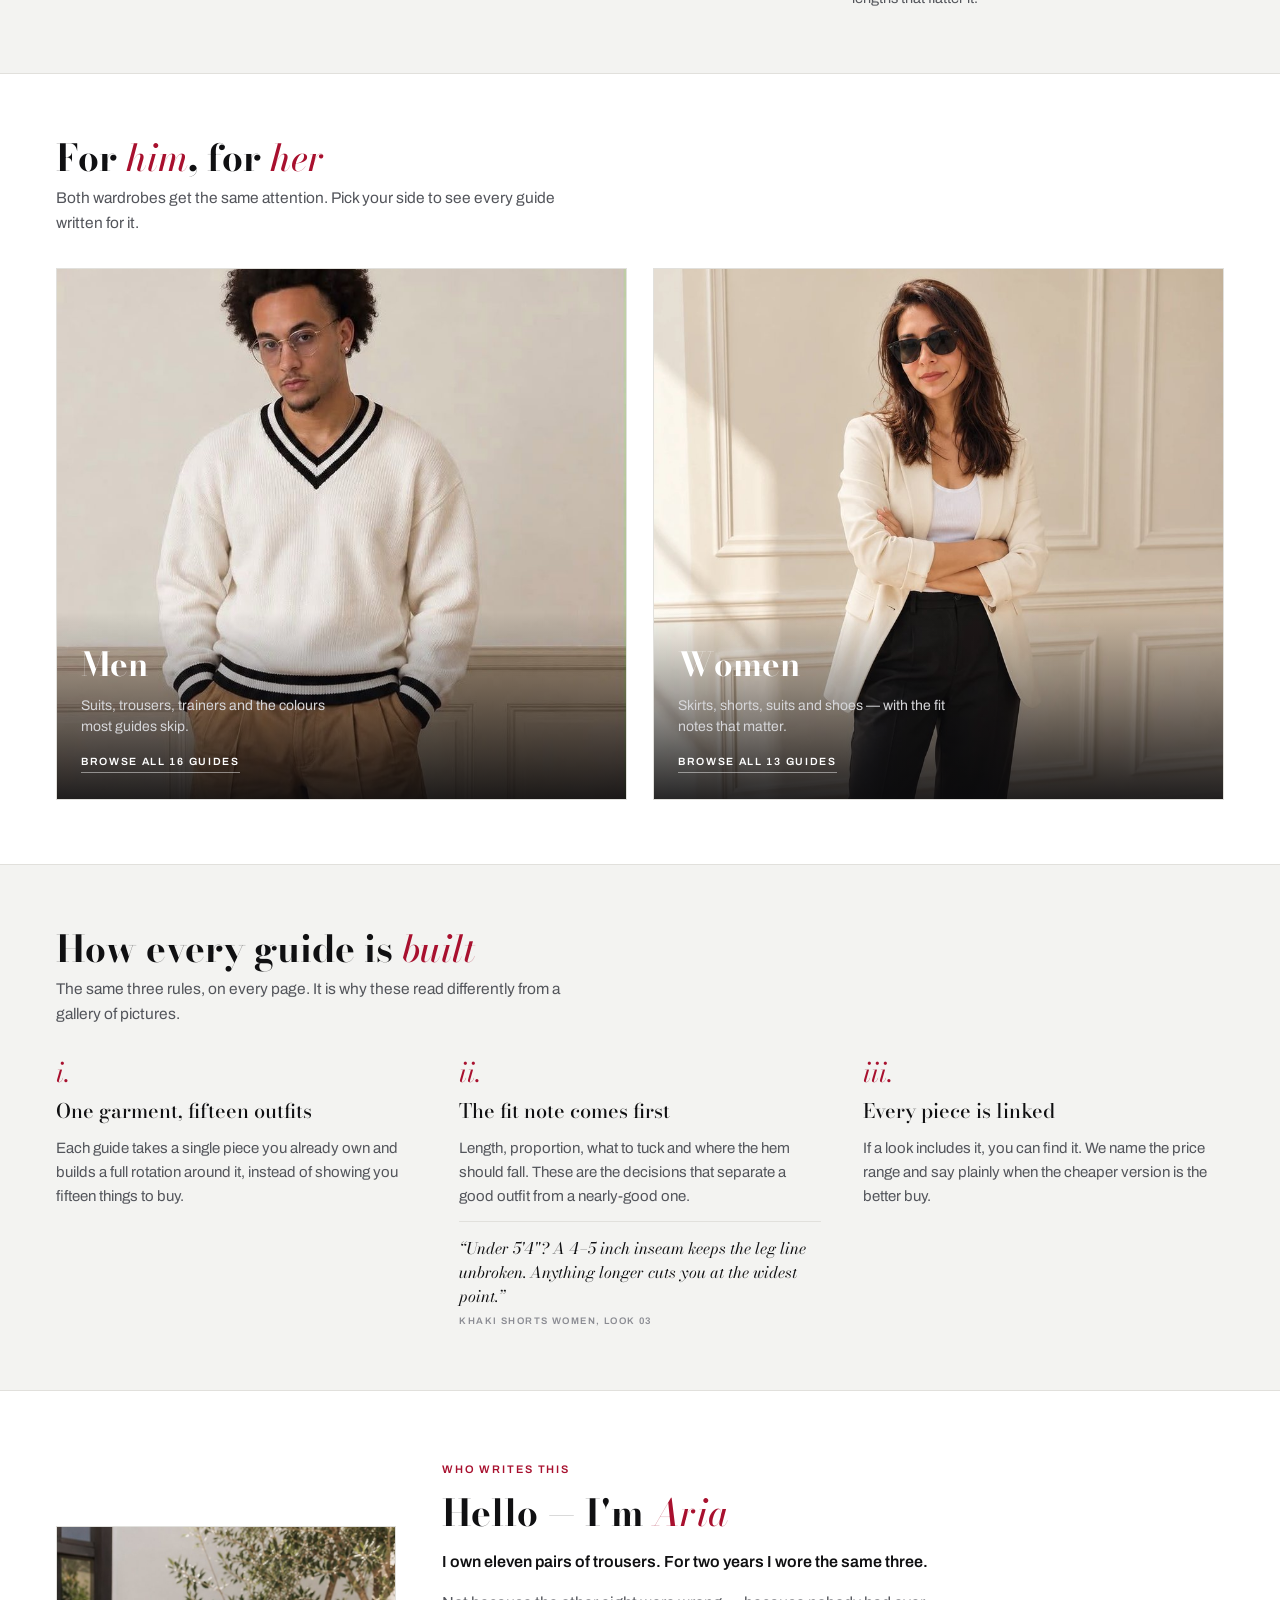
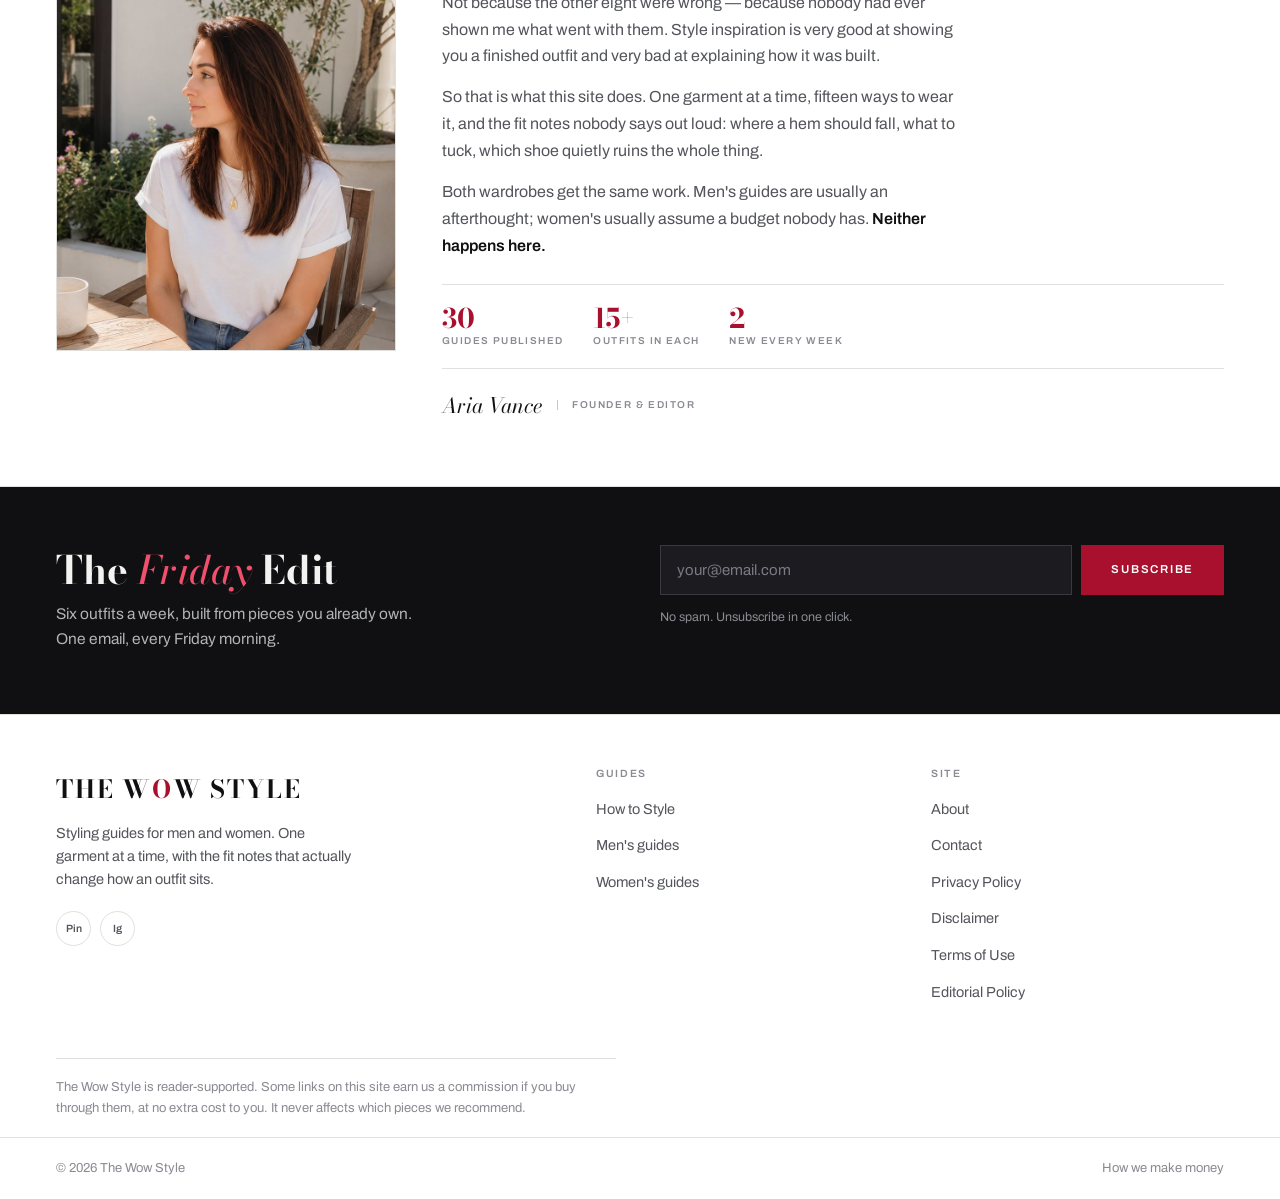
==== commit 9f3d799e: "Final homepage: new panel photography, corrected alt text, launch checklist The blazer look replaces" ====
--- a/index.html
+++ b/index.html
@@ -77,6 +77,18 @@
      <meta name="robots" content="noindex,follow"> until each holds 25+ guides.
   4. The newsletter form is inert. Wire the POST to your email provider.
   5. Replace "Aria Vance" in the JSON-LD and the author section with the real byline.
+
+  BEFORE GOING LIVE — every number on this page must be true on the day it ships.
+  They are currently written for the finished section, not for launch day:
+    · "All 30 guides"              hero button
+    · "Browse all 16 guides"       men's panel
+    · "Browse all 13 guides"       women's panel
+    · "30 / guides published"      author figures row
+    · "2 / new every week"         author figures row — matches the announcement bar
+    · "15+ outfits per guide"      proof strip and author figures row
+  Launching with 4 guides live and "30" on the page is the kind of thing an
+  AdSense reviewer checks. Set each to the real count and raise them as you
+  publish.
 -->
 
 <style>
@@ -370,7 +382,7 @@
           <p>Fifteen outfits that take a leather skirt from a Tuesday coffee to a Saturday dinner.</p>
         </a></article>
         <article><a class="card" href="/how-to-style/khaki-shorts-men/">
-          <div class="shot r34"><img src="images/khaki-shorts-men.jpg" width="900" height="1200" loading="lazy" alt="Tan pleated shorts styled with a cricket knit and black loafers" onerror="this.remove()"><div class="slot"><b>Guide</b><hr><span>images/khaki-shorts-men.jpg<br>900 × 1200</span></div></div>
+          <div class="shot r34"><img src="images/khaki-shorts-men.jpg" width="900" height="1200" loading="lazy" alt="Tan pleated shorts styled with a white t-shirt and white leather trainers" onerror="this.remove()"><div class="slot"><b>Guide</b><hr><span>images/khaki-shorts-men.jpg<br>900 × 1200</span></div></div>
           <div class="cat"><b>How to Style</b> · Men</div>
           <h3>How to Style Tan Shorts Men</h3>
           <p>Where the hem should sit, and the three shoes that stop tailored shorts looking like gym kit.</p>
@@ -408,7 +420,7 @@
         </a>
         <a class="pane" href="/tag/womens-style/">
           <div class="shot">
-            <img src="images/audience-women.jpg" width="900" height="1200" loading="lazy" alt="Women's styling guides" onerror="this.remove()">
+            <img src="images/audience-women.jpg" width="900" height="1200" loading="lazy" alt="Cream blazer styled with a white vest, black trousers and black loafers" onerror="this.remove()">
             <div class="slot"><b>Women's panel</b><hr><span>images/audience-women.jpg<br>900 × 1200 · 3:4</span></div>
           </div>
           <div class="cap">
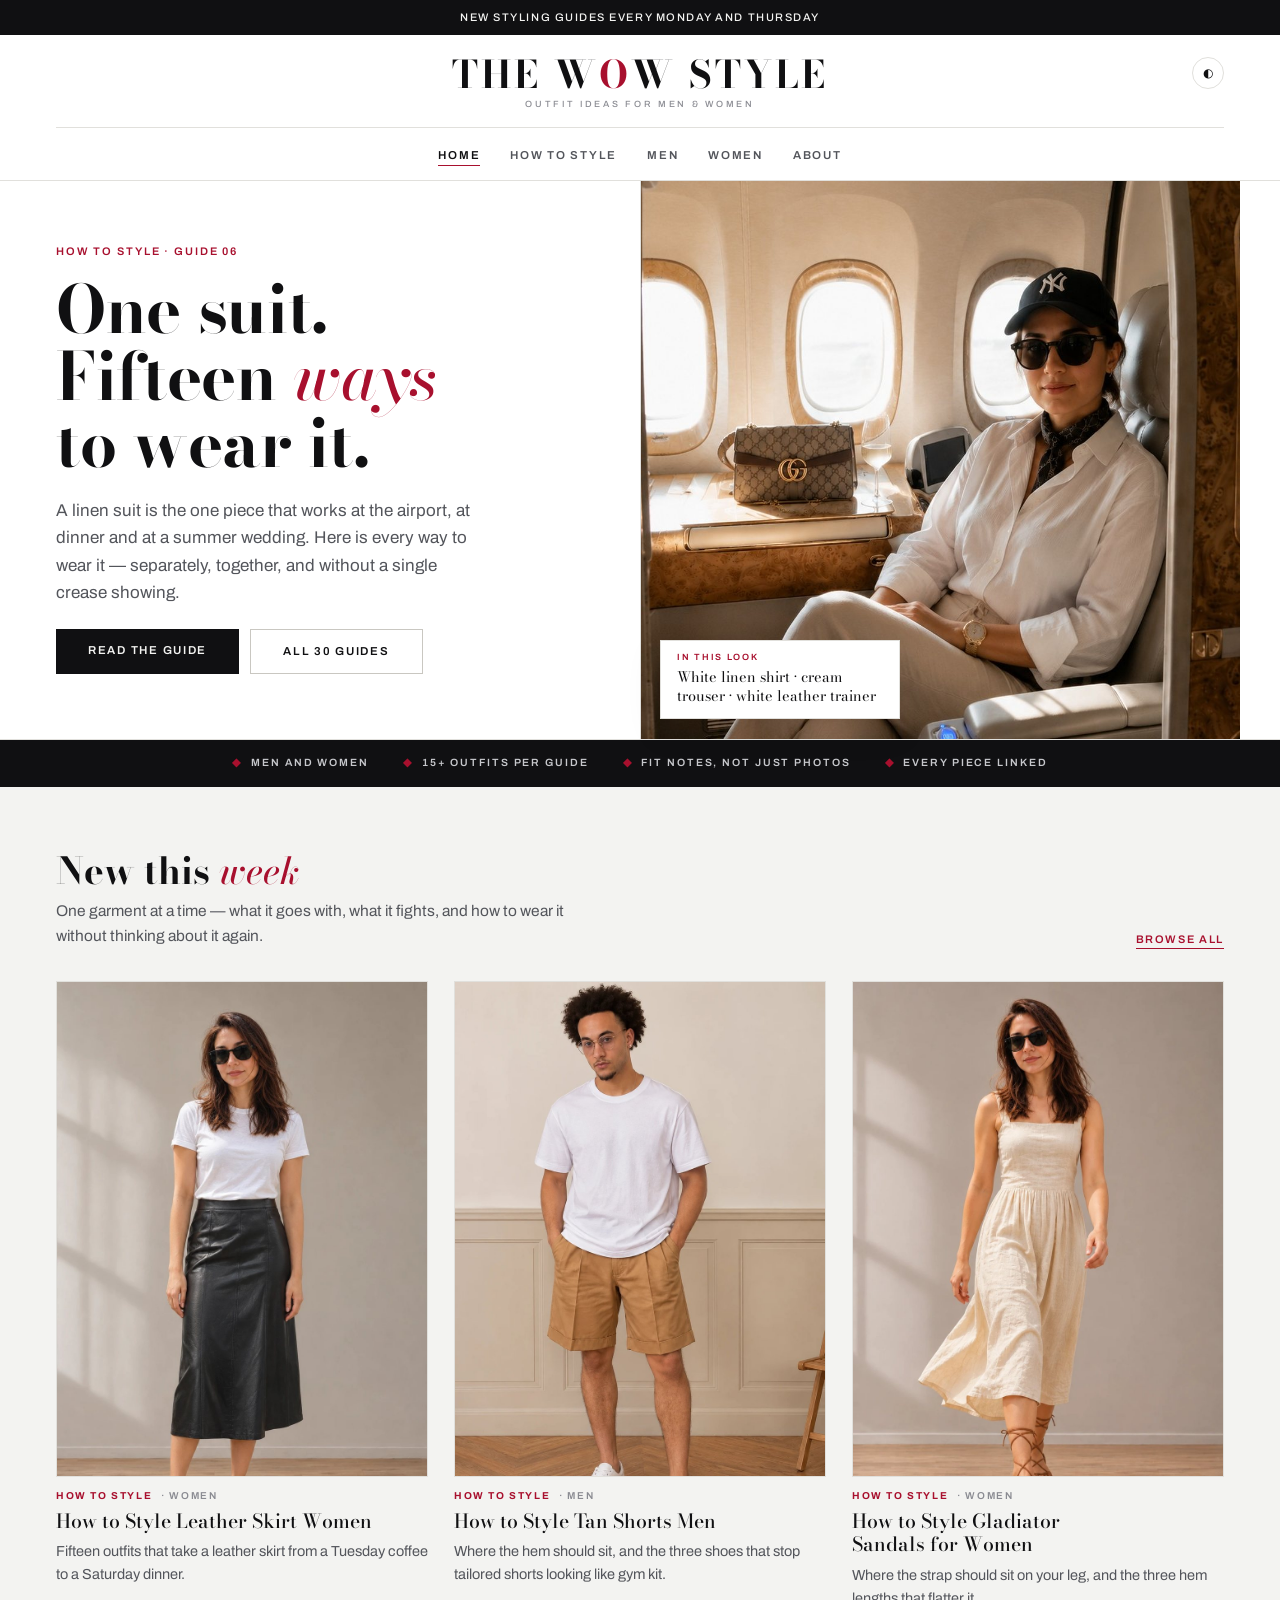
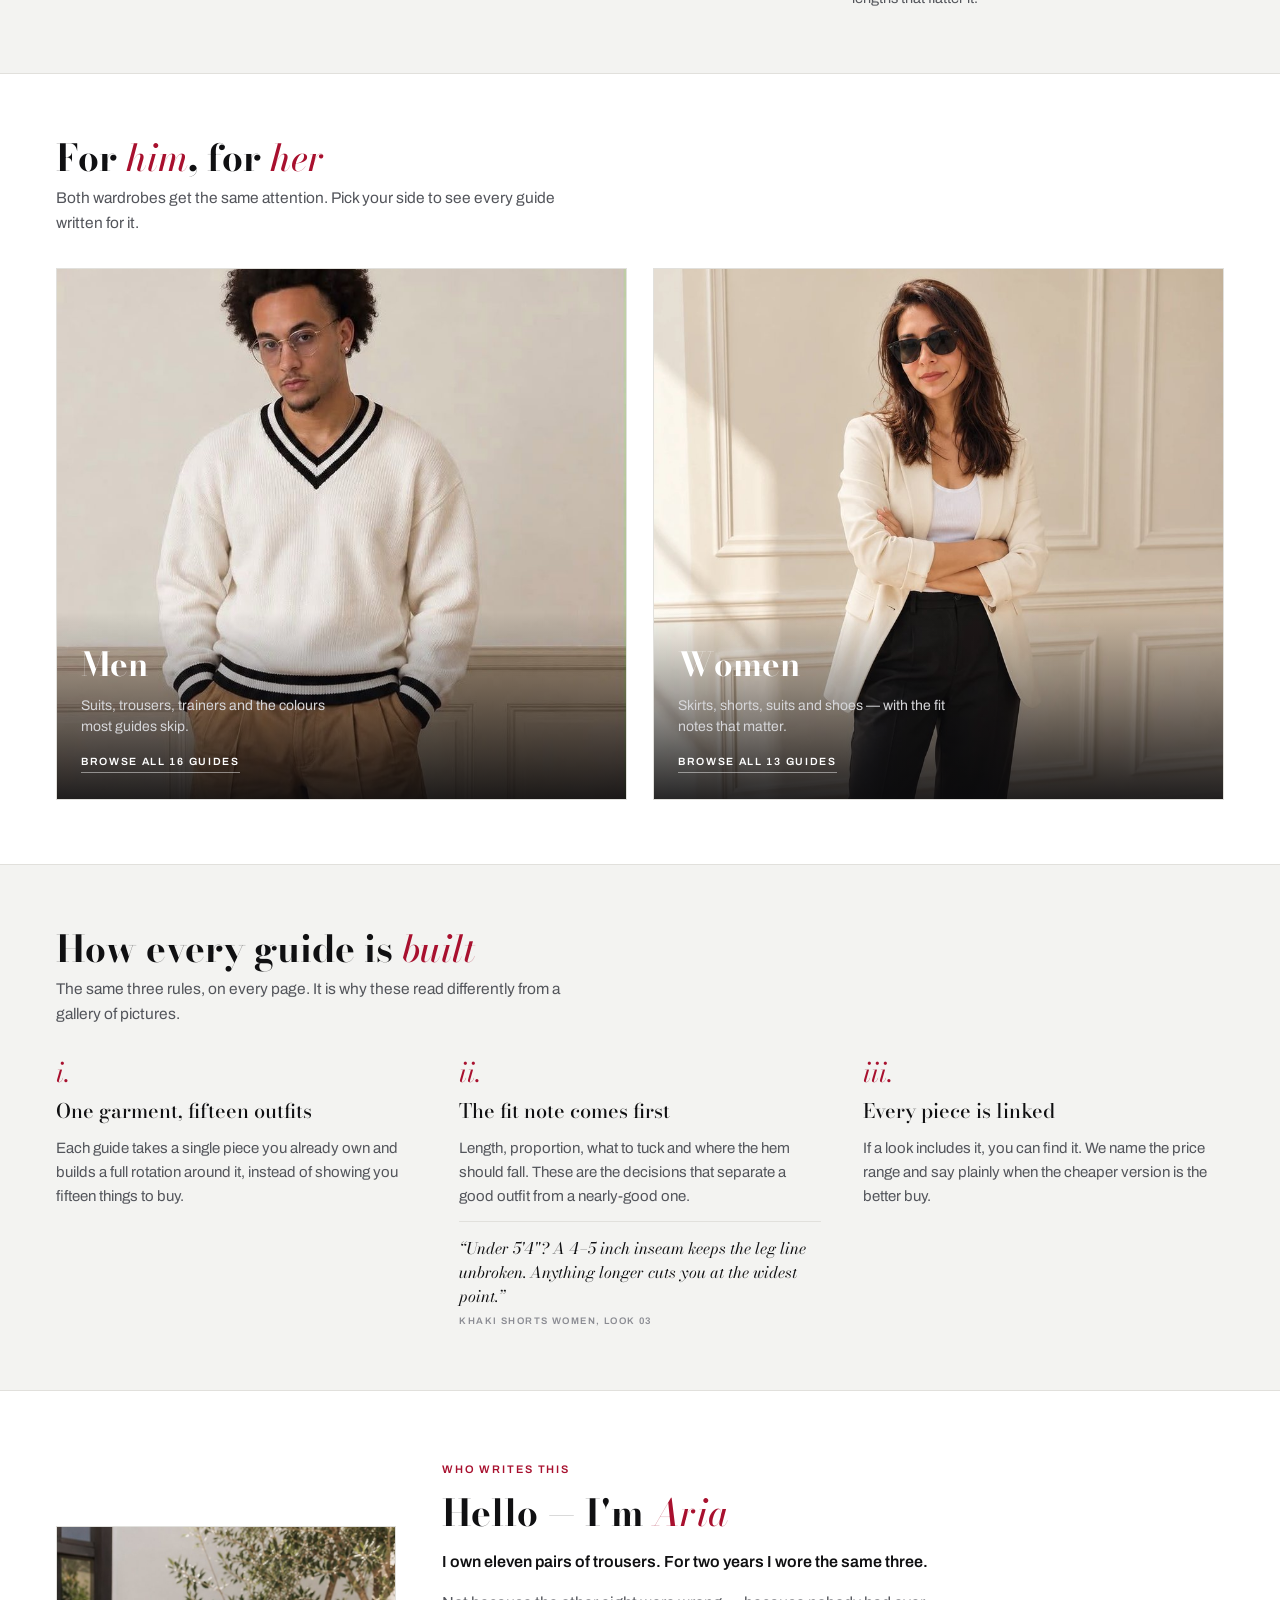
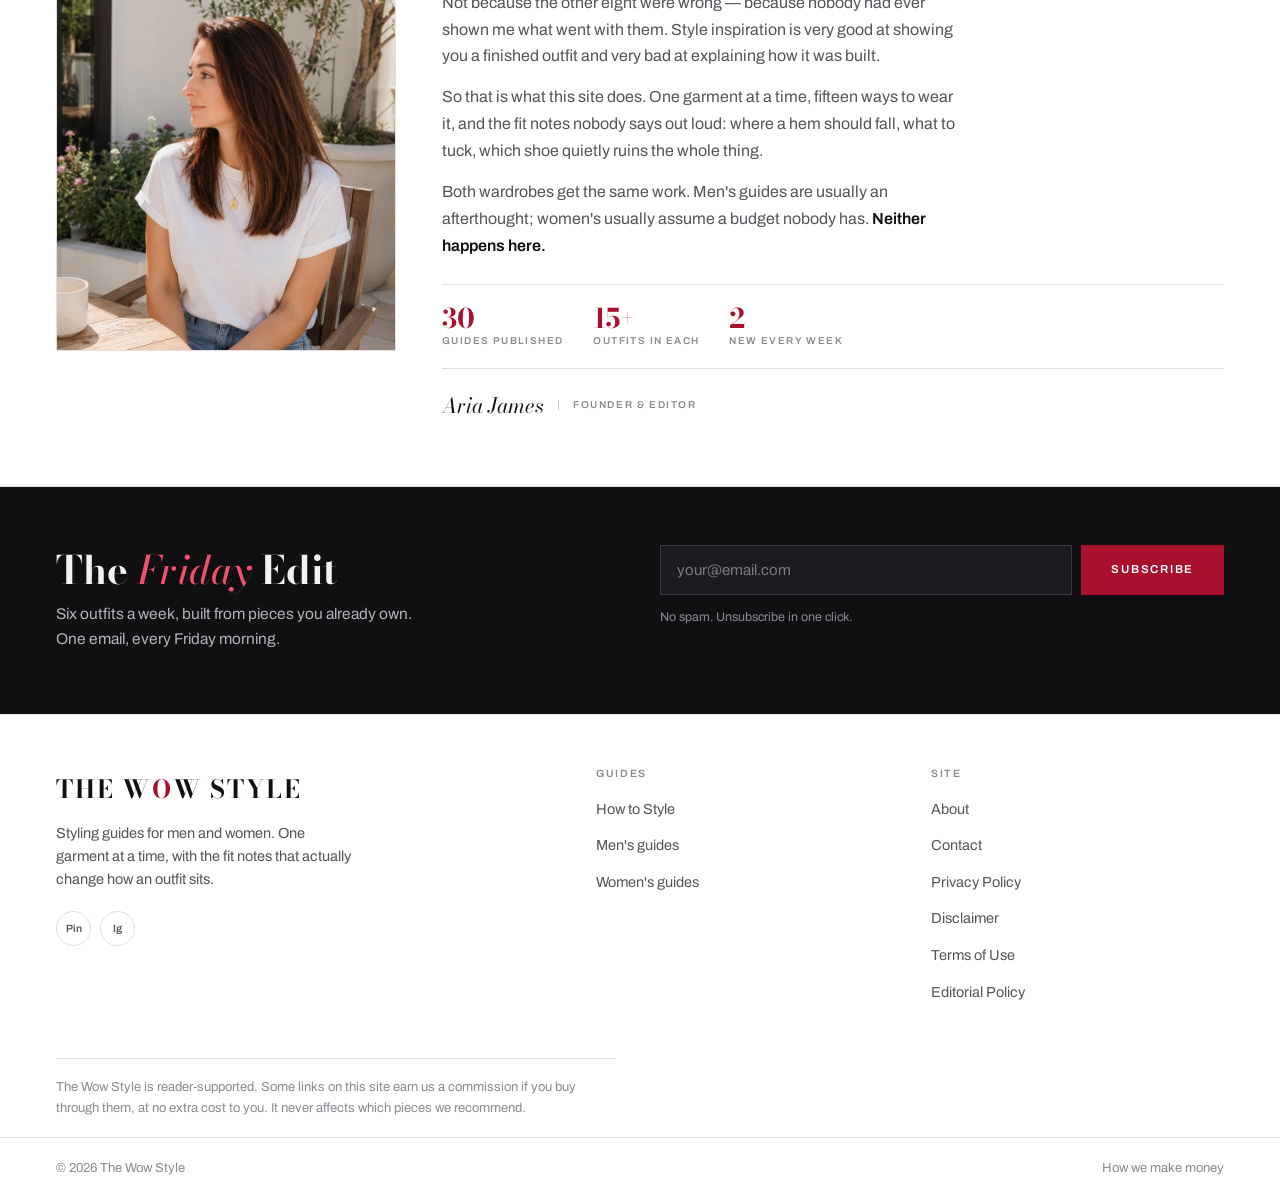
==== commit c5d394c3: "Refine content skill + fix author byline to Aria James - Rename skill to 'thewowstyle' - Correct aut" ====
--- a/index.html
+++ b/index.html
@@ -42,7 +42,7 @@
    "logo":"https://thewowstyle.co.uk/images/logo.png",
    "sameAs":["https://pinterest.com/","https://instagram.com/"]},
   {"@type":"Person","@id":"https://thewowstyle.co.uk/#author",
-   "name":"Aria Vance","url":"https://thewowstyle.co.uk/about/",
+   "name":"Aria James","url":"https://thewowstyle.co.uk/about/",
    "image":"https://thewowstyle.co.uk/images/author-portrait.jpg",
    "jobTitle":"Founder and Editor",
    "description":"Founder and editor of The Wow Style, writing styling guides for men and women.",
@@ -76,7 +76,7 @@
   3. Tag pages /tag/mens-style/ and /tag/womens-style/ need
      <meta name="robots" content="noindex,follow"> until each holds 25+ guides.
   4. The newsletter form is inert. Wire the POST to your email provider.
-  5. Replace "Aria Vance" in the JSON-LD and the author section with the real byline.
+  5. Author byline is set to Aria James (JSON-LD, author section and alt text).
 
   BEFORE GOING LIVE — every number on this page must be true on the day it ships.
   They are currently written for the finished section, not for launch day:
@@ -469,7 +469,7 @@
       <div class="author">
         <div class="shot r45">
           <img src="images/author-portrait.jpg" width="800" height="1000" loading="lazy"
-               alt="Aria Vance, founder and editor of The Wow Style" onerror="this.remove()">
+               alt="Aria James, founder and editor of The Wow Style" onerror="this.remove()">
           <div class="slot"><b>Author portrait</b><hr><span>images/author-portrait.jpg<br>800 × 1000 · 4:5</span></div>
         </div>
         <div>
@@ -487,7 +487,7 @@
             <span><b>2</b>new every week</span>
           </div>
           <div class="sign">
-            <span class="name">Aria Vance</span>
+            <span class="name">Aria James</span>
             <span class="role">Founder &amp; Editor</span>
           </div>
         </div>
